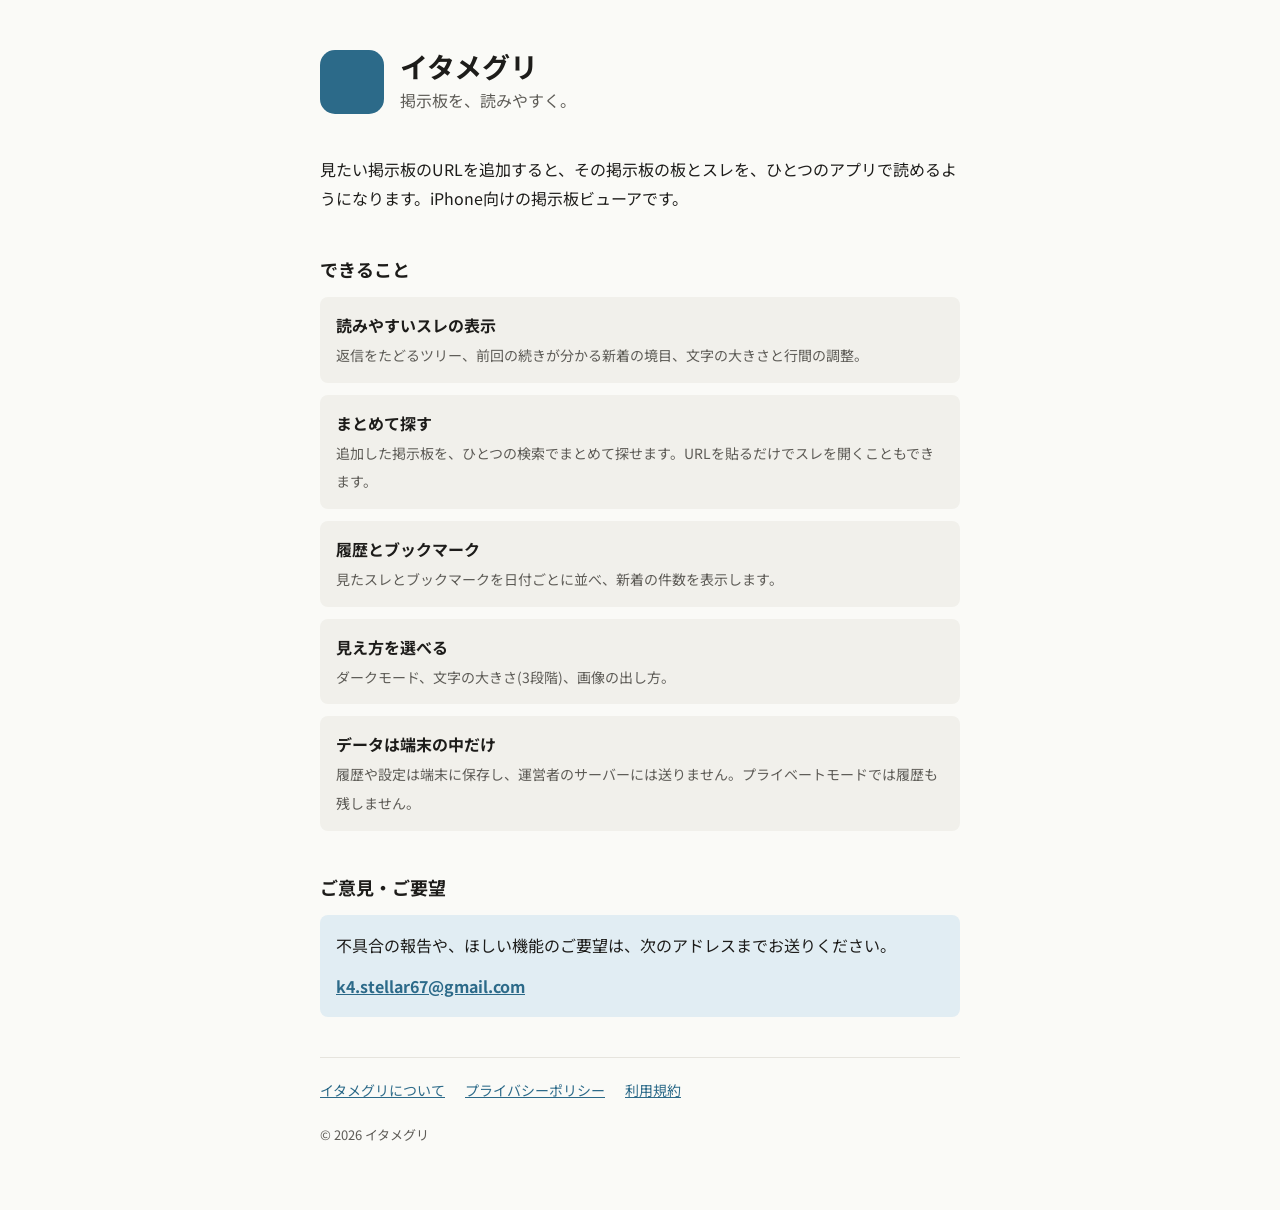
==== index.html @ 5a642f05 "紹介ページ、プライバシーポリシー、利用規約を置く" ====
<!doctype html>
<html lang="ja">
<head>
<meta charset="utf-8">
<meta name="viewport" content="width=device-width, initial-scale=1, viewport-fit=cover">
<title>イタメグリ</title>
<meta name="description" content="掲示板を、読みやすく。見たい掲示板のURLを追加して、板とスレをひとつのアプリで読める掲示板ビューアです。">
<link rel="stylesheet" href="https://fonts.googleapis.com/css2?family=Noto+Sans+JP:wght@400;700&display=swap">
<link rel="stylesheet" href="style.css">
</head>
<body>
<div class="wrap">
<header>
  <div class="icon" aria-hidden="true"></div>
  <div>
    <h1>イタメグリ</h1>
    <p class="tagline">掲示板を、読みやすく。</p>
  </div>
</header>

<p>見たい掲示板のURLを追加すると、その掲示板の板とスレを、ひとつのアプリで読めるようになります。iPhone向けの掲示板ビューアです。</p>

<h2>できること</h2>
<ul class="features">
  <li><b>読みやすいスレの表示</b><span>返信をたどるツリー、前回の続きが分かる新着の境目、文字の大きさと行間の調整。</span></li>
  <li><b>まとめて探す</b><span>追加した掲示板を、ひとつの検索でまとめて探せます。URLを貼るだけでスレを開くこともできます。</span></li>
  <li><b>履歴とブックマーク</b><span>見たスレとブックマークを日付ごとに並べ、新着の件数を表示します。</span></li>
  <li><b>見え方を選べる</b><span>ダークモード、文字の大きさ(3段階)、画像の出し方。</span></li>
  <li><b>データは端末の中だけ</b><span>履歴や設定は端末に保存し、運営者のサーバーには送りません。プライベートモードでは履歴も残しません。</span></li>
</ul>

<h2>ご意見・ご要望</h2>
<div class="contact">
  <p>不具合の報告や、ほしい機能のご要望は、次のアドレスまでお送りください。</p>
  <a href="mailto:k4.stellar67@gmail.com?subject=%E3%82%A4%E3%82%BF%E3%83%A1%E3%82%B0%E3%83%AA%20%E3%81%94%E6%84%8F%E8%A6%8B%E3%83%BB%E3%81%94%E8%A6%81%E6%9C%9B">k4.stellar67@gmail.com</a>
</div>
<nav class="links"><a href="./">イタメグリについて</a><a href="privacy.html">プライバシーポリシー</a><a href="terms.html">利用規約</a></nav>
<footer>© 2026 イタメグリ</footer>
</div>
</body>
</html>
---- style.css ----
/* イタメグリの紹介ページ。色はアプリ(src/shared/ui/theme/tokens.ts)と同じ */
:root {
  --bg: #FAFAF7; --surface: #F1F0EB; --line: #E6E4DE; --text: #1D1C1A; --muted: #5E5C57; --accent: #2C6A89; --accent-soft: #E1EDF3;
  --font: "Noto Sans JP", "Hiragino Sans", "Hiragino Kaku Gothic ProN", system-ui, sans-serif;
  color-scheme: light;
}
@media (prefers-color-scheme: dark) {
  :root { --bg: #161615; --surface: #1C1C1B; --line: #2C2B29; --text: #E9E7E2; --muted: #A09E98; --accent: #86BFDB; --accent-soft: #1F3440; color-scheme: dark; }
}
* { box-sizing: border-box; }
body { margin: 0; background: var(--bg); color: var(--text); font-family: var(--font); font-size: 16px; line-height: 1.8; -webkit-font-smoothing: antialiased; }
.wrap { max-width: 680px; margin: 0 auto; padding: 48px max(20px, env(safe-area-inset-right)) 64px max(20px, env(safe-area-inset-left)); }
header { display: flex; align-items: center; gap: 16px; margin-bottom: 40px; }
.icon { width: 64px; height: 64px; border-radius: 15px; background: var(--accent); flex: none; }
h1 { font-size: 28px; line-height: 1.3; margin: 0; }
.tagline { color: var(--muted); margin: 2px 0 0; }
h2 { font-size: 18px; margin: 40px 0 12px; }
p { margin: 0 0 12px; }
ul.features { list-style: none; padding: 0; margin: 0; display: grid; gap: 12px; }
ul.features li { background: var(--surface); border-radius: 8px; padding: 14px 16px; }
ul.features b { display: block; }
ul.features span { color: var(--muted); font-size: 14px; }
a { color: var(--accent); }
.contact { background: var(--accent-soft); border-radius: 8px; padding: 16px; }
.contact a { font-weight: 700; word-break: break-all; }
nav.links { display: flex; flex-wrap: wrap; gap: 8px 20px; margin-top: 40px; padding-top: 20px; border-top: 1px solid var(--line); font-size: 14px; }
footer { color: var(--muted); font-size: 13px; margin-top: 20px; }
.legal { white-space: pre-wrap; font-size: 15px; }
.back { font-size: 14px; }
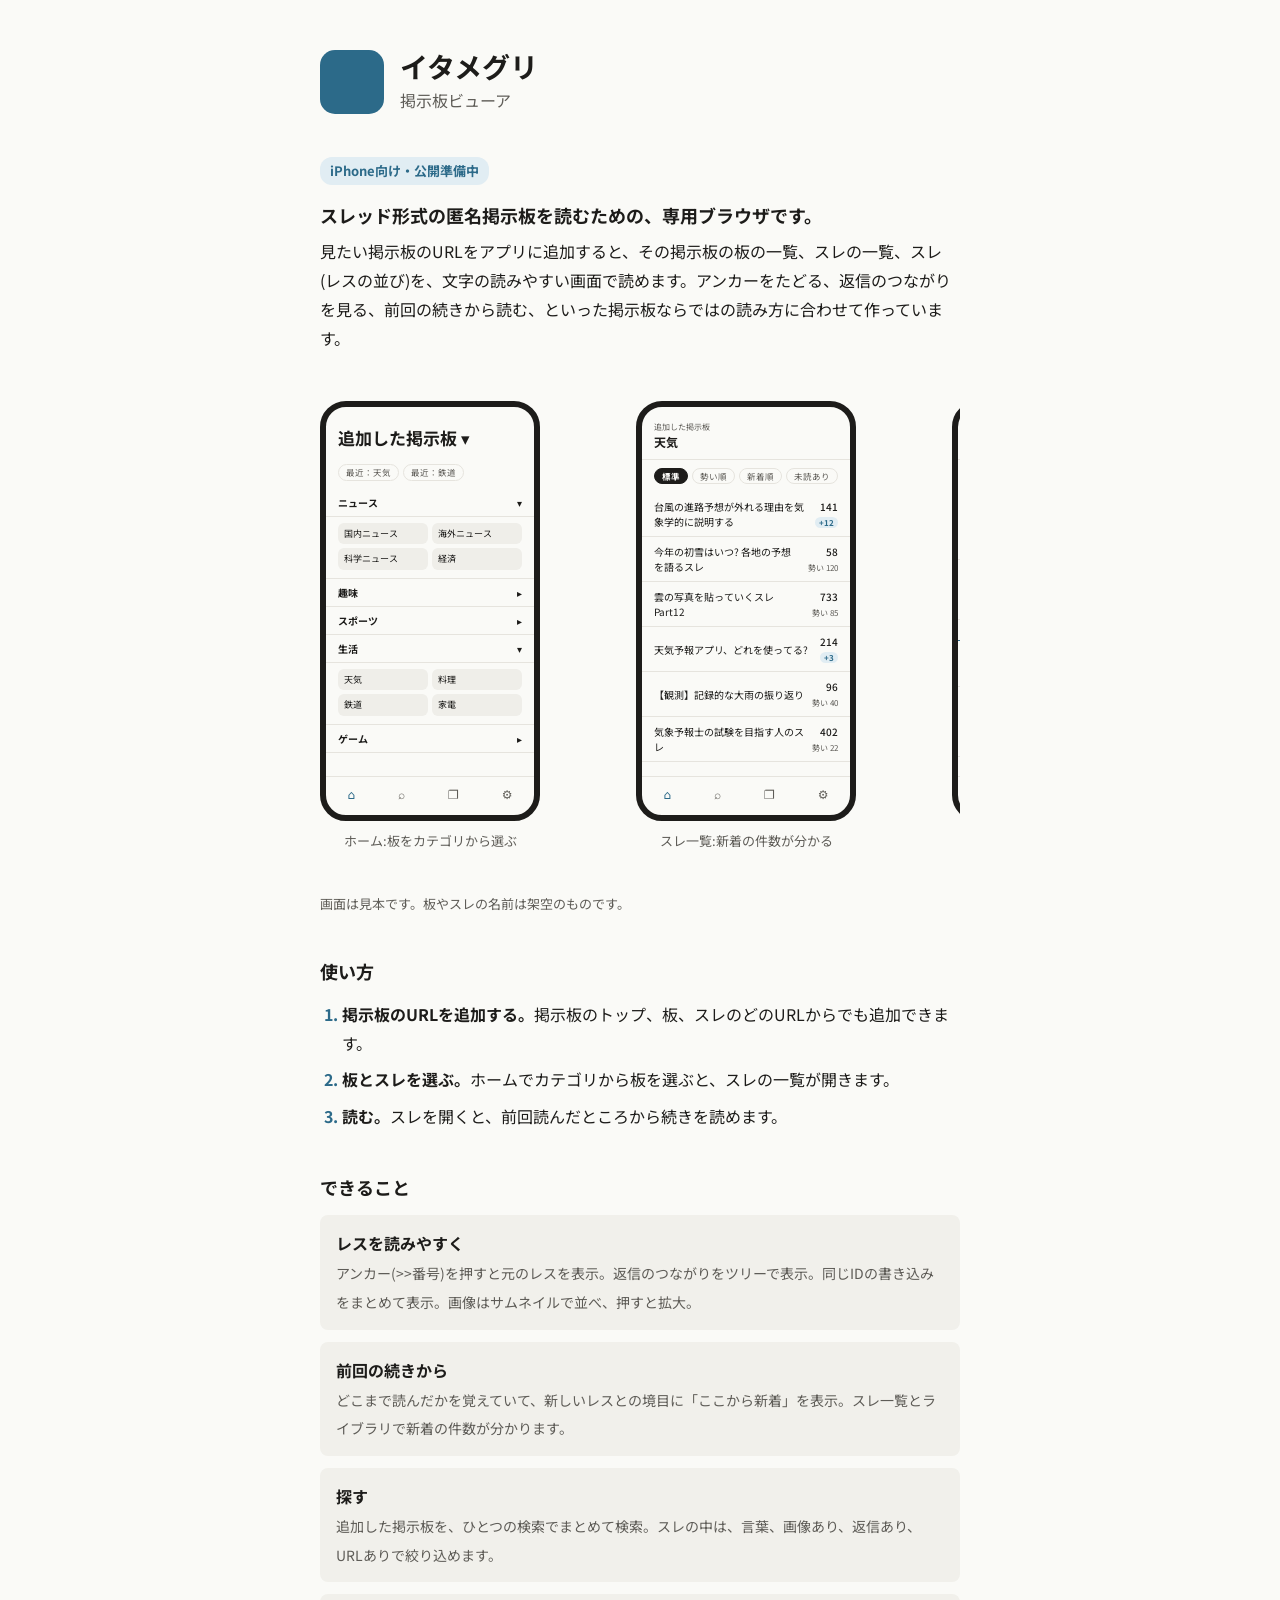
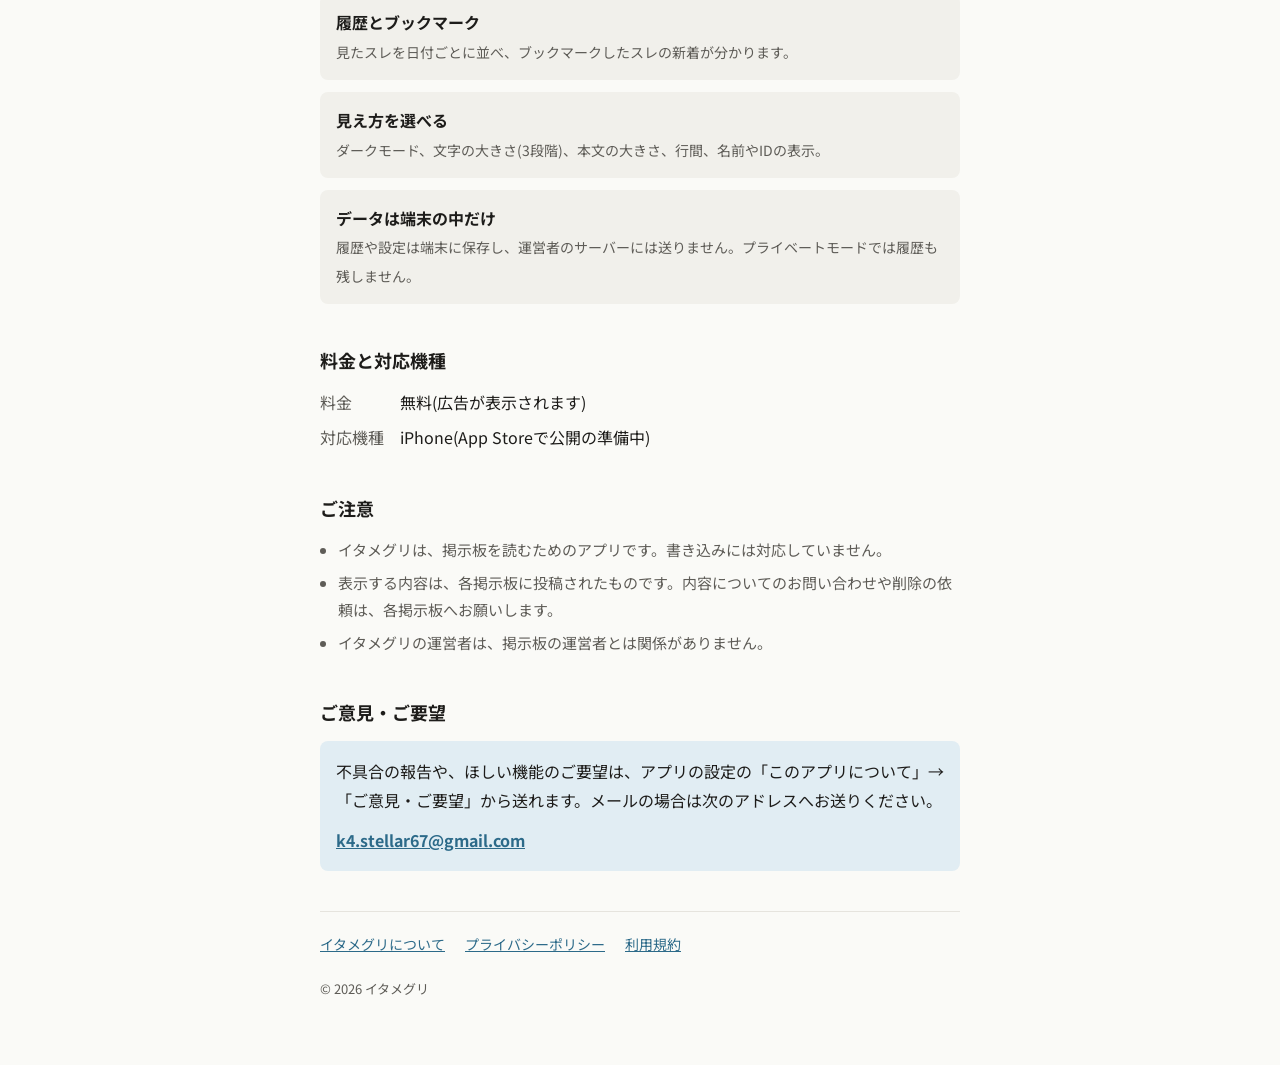
==== commit 931ecfa1: "紹介ページを、何のアプリか分かるように書き直す" ====
--- a/index.html
+++ b/index.html
@@ -4,8 +4,8 @@
 <meta charset="utf-8">
 <meta name="viewport" content="width=device-width, initial-scale=1, viewport-fit=cover">
 <title>イタメグリ</title>
-<meta name="description" content="掲示板を、読みやすく。見たい掲示板のURLを追加して、板とスレをひとつのアプリで読める掲示板ビューアです。">
-<link rel="stylesheet" href="https://fonts.googleapis.com/css2?family=Noto+Sans+JP:wght@400;700&display=swap">
+<meta name="description" content="スレッド形式の匿名掲示板を読むための、iPhone向けの専用ブラウザ。掲示板のURLを追加すると、板の一覧、スレの一覧、スレを読みやすい画面で読めます。">
+<link rel="stylesheet" href="https://fonts.googleapis.com/css2?family=Noto+Sans+JP:wght@400;500;700&display=swap">
 <link rel="stylesheet" href="style.css">
 </head>
 <body>
@@ -14,24 +14,101 @@
   <div class="icon" aria-hidden="true"></div>
   <div>
     <h1>イタメグリ</h1>
-    <p class="tagline">掲示板を、読みやすく。</p>
+    <p class="tagline">掲示板ビューア</p>
   </div>
 </header>
 
-<p>見たい掲示板のURLを追加すると、その掲示板の板とスレを、ひとつのアプリで読めるようになります。iPhone向けの掲示板ビューアです。</p>
+<span class="badge">iPhone向け・公開準備中</span>
+<p class="lead">スレッド形式の匿名掲示板を読むための、専用ブラウザです。</p>
+<p>見たい掲示板のURLをアプリに追加すると、その掲示板の板の一覧、スレの一覧、スレ(レスの並び)を、文字の読みやすい画面で読めます。アンカーをたどる、返信のつながりを見る、前回の続きから読む、といった掲示板ならではの読み方に合わせて作っています。</p>
+
+<!-- 画面の見本。アプリの画面をHTMLで描いたもの。板とスレの名前は架空 -->
+<div class="shots" aria-label="画面の見本">
+  <figure class="shot">
+    <div class="phone" aria-hidden="true">
+      <div class="big">追加した掲示板 ▾</div>
+      <div class="chips"><span class="chip">最近：天気</span><span class="chip">最近：鉄道</span></div>
+      <div class="body">
+        <div class="cat"><b>ニュース</b><span>▾</span></div>
+        <div class="boards"><span>国内ニュース</span><span>海外ニュース</span><span>科学ニュース</span><span>経済</span></div>
+        <div class="cat"><b>趣味</b><span>▸</span></div>
+        <div class="cat"><b>スポーツ</b><span>▸</span></div>
+        <div class="cat"><b>生活</b><span>▾</span></div>
+        <div class="boards"><span>天気</span><span>料理</span><span>鉄道</span><span>家電</span></div>
+        <div class="cat"><b>ゲーム</b><span>▸</span></div>
+      </div>
+      <div class="tabs"><span class="on">⌂</span><span>⌕</span><span>❐</span><span>⚙</span></div>
+    </div>
+    <figcaption>ホーム:板をカテゴリから選ぶ</figcaption>
+  </figure>
+
+  <figure class="shot">
+    <div class="phone" aria-hidden="true">
+      <div class="bar"><div class="sm">追加した掲示板</div><div class="lg">天気</div></div>
+      <div class="chips"><span class="chip on">標準</span><span class="chip">勢い順</span><span class="chip">新着順</span><span class="chip">未読あり</span></div>
+      <div class="body">
+        <div class="row"><div class="t">台風の進路予想が外れる理由を気象学的に説明する</div><div class="n"><b>141</b><span class="new">+12</span></div></div>
+        <div class="row"><div class="t">今年の初雪はいつ? 各地の予想を語るスレ</div><div class="n"><b>58</b><i>勢い 120</i></div></div>
+        <div class="row"><div class="t">雲の写真を貼っていくスレ Part12</div><div class="n"><b>733</b><i>勢い 85</i></div></div>
+        <div class="row"><div class="t">天気予報アプリ、どれを使ってる?</div><div class="n"><b>214</b><span class="new">+3</span></div></div>
+        <div class="row"><div class="t">【観測】記録的な大雨の振り返り</div><div class="n"><b>96</b><i>勢い 40</i></div></div>
+        <div class="row"><div class="t">気象予報士の試験を目指す人のスレ</div><div class="n"><b>402</b><i>勢い 22</i></div></div>
+      </div>
+      <div class="tabs"><span class="on">⌂</span><span>⌕</span><span>❐</span><span>⚙</span></div>
+    </div>
+    <figcaption>スレ一覧:新着の件数が分かる</figcaption>
+  </figure>
+
+  <figure class="shot">
+    <div class="phone" aria-hidden="true">
+      <div class="bar"><div class="sm">天気・141レス</div><div class="lg">台風の進路予想が外れる理由を気象学的に説明する</div></div>
+      <div class="body">
+        <div class="post"><div class="meta"><span class="no">2</span><span>名無しさん</span><span class="id">ID:sax9SeZf</span></div><div class="quote"><span class="a">&gt;&gt;1</span> 台風の進路予想は、数日先になるほど…</div>予報円が大きいのは外れてるんじゃなくて「この中のどこか」って意味なんだよな</div>
+        <div class="post"><div class="meta"><span class="no">3</span><span>名無しさん</span><span class="id">ID:k2PqZ0aa</span></div>去年の台風はほぼ予報どおりだった気がする。<span class="anchor">&gt;&gt;2</span> の言うとおり</div>
+        <div class="boundary">ここから新着 12件</div>
+        <div class="post"><div class="meta"><span class="no">130</span><span>名無しさん</span><span class="id">ID:Qm4xTe1c</span></div>今朝の衛星画像。目がはっきりしてる</div>
+        <div class="post"><div class="meta"><span class="no">131</span><span>名無しさん</span><span class="id">ID:sax9SeZf</span></div><div class="quote"><span class="a">&gt;&gt;130</span> 今朝の衛星画像。目が…</div>これは発達するやつ</div>
+      </div>
+      <div class="actions"><span>↓</span><span>↻</span><span>⌕</span><span>⋯</span></div>
+    </div>
+    <figcaption>スレ:前回の続きから読める</figcaption>
+  </figure>
+</div>
+<p class="muted" style="font-size:13px">画面は見本です。板やスレの名前は架空のものです。</p>
+
+<h2>使い方</h2>
+<ol class="steps">
+  <li><b>掲示板のURLを追加する。</b>掲示板のトップ、板、スレのどのURLからでも追加できます。</li>
+  <li><b>板とスレを選ぶ。</b>ホームでカテゴリから板を選ぶと、スレの一覧が開きます。</li>
+  <li><b>読む。</b>スレを開くと、前回読んだところから続きを読めます。</li>
+</ol>
 
 <h2>できること</h2>
 <ul class="features">
-  <li><b>読みやすいスレの表示</b><span>返信をたどるツリー、前回の続きが分かる新着の境目、文字の大きさと行間の調整。</span></li>
-  <li><b>まとめて探す</b><span>追加した掲示板を、ひとつの検索でまとめて探せます。URLを貼るだけでスレを開くこともできます。</span></li>
-  <li><b>履歴とブックマーク</b><span>見たスレとブックマークを日付ごとに並べ、新着の件数を表示します。</span></li>
-  <li><b>見え方を選べる</b><span>ダークモード、文字の大きさ(3段階)、画像の出し方。</span></li>
+  <li><b>レスを読みやすく</b><span>アンカー(&gt;&gt;番号)を押すと元のレスを表示。返信のつながりをツリーで表示。同じIDの書き込みをまとめて表示。画像はサムネイルで並べ、押すと拡大。</span></li>
+  <li><b>前回の続きから</b><span>どこまで読んだかを覚えていて、新しいレスとの境目に「ここから新着」を表示。スレ一覧とライブラリで新着の件数が分かります。</span></li>
+  <li><b>探す</b><span>追加した掲示板を、ひとつの検索でまとめて検索。スレの中は、言葉、画像あり、返信あり、URLありで絞り込めます。</span></li>
+  <li><b>履歴とブックマーク</b><span>見たスレを日付ごとに並べ、ブックマークしたスレの新着が分かります。</span></li>
+  <li><b>見え方を選べる</b><span>ダークモード、文字の大きさ(3段階)、本文の大きさ、行間、名前やIDの表示。</span></li>
   <li><b>データは端末の中だけ</b><span>履歴や設定は端末に保存し、運営者のサーバーには送りません。プライベートモードでは履歴も残しません。</span></li>
+</ul>
+
+<h2>料金と対応機種</h2>
+<dl class="facts">
+  <dt>料金</dt><dd>無料(広告が表示されます)</dd>
+  <dt>対応機種</dt><dd>iPhone(App Storeで公開の準備中)</dd>
+</dl>
+
+<h2>ご注意</h2>
+<ul class="notes">
+  <li>イタメグリは、掲示板を読むためのアプリです。書き込みには対応していません。</li>
+  <li>表示する内容は、各掲示板に投稿されたものです。内容についてのお問い合わせや削除の依頼は、各掲示板へお願いします。</li>
+  <li>イタメグリの運営者は、掲示板の運営者とは関係がありません。</li>
 </ul>
 
 <h2>ご意見・ご要望</h2>
 <div class="contact">
-  <p>不具合の報告や、ほしい機能のご要望は、次のアドレスまでお送りください。</p>
+  <p>不具合の報告や、ほしい機能のご要望は、アプリの設定の「このアプリについて」→「ご意見・ご要望」から送れます。メールの場合は次のアドレスへお送りください。</p>
   <a href="mailto:k4.stellar67@gmail.com?subject=%E3%82%A4%E3%82%BF%E3%83%A1%E3%82%B0%E3%83%AA%20%E3%81%94%E6%84%8F%E8%A6%8B%E3%83%BB%E3%81%94%E8%A6%81%E6%9C%9B">k4.stellar67@gmail.com</a>
 </div>
 <nav class="links"><a href="./">イタメグリについて</a><a href="privacy.html">プライバシーポリシー</a><a href="terms.html">利用規約</a></nav>
--- a/style.css
+++ b/style.css
@@ -27,3 +27,52 @@
 footer { color: var(--muted); font-size: 13px; margin-top: 20px; }
 .legal { white-space: pre-wrap; font-size: 15px; }
 .back { font-size: 14px; }
+
+/* 2026-11-15:どんなアプリか分かるように、画面の見本、使い方、機能、料金を足した */
+.lead { font-size: 18px; font-weight: 700; line-height: 1.6; margin: 0 0 8px; text-wrap: balance; }
+.badge { display: inline-block; font-size: 13px; font-weight: 700; color: var(--accent); background: var(--accent-soft); border-radius: 12px; padding: 2px 10px; margin-bottom: 16px; }
+.muted { color: var(--muted); }
+
+/* 画面の見本。アプリの見た目をHTMLで描いたもの(中身は架空の板とスレ) */
+.shots { display: flex; gap: 16px; overflow-x: auto; padding: 8px 2px 16px; margin: 24px 0 8px; scroll-snap-type: x mandatory; }
+.shot { flex: none; width: 220px; scroll-snap-align: start; }
+.shot figcaption { font-size: 13px; color: var(--muted); text-align: center; margin-top: 8px; }
+.phone { --p-bg: #FAFAF7; --p-text: #1D1C1A; --p-muted: #5E5C57; --p-line: #E6E4DE; --p-accent: #2C6A89; --p-soft: #E1EDF3; --p-quote: #EFEEE9;
+  height: 420px; border-radius: 26px; border: 6px solid #1D1C1A; background: var(--p-bg); color: var(--p-text); overflow: hidden; display: flex; flex-direction: column; font-size: 10px; line-height: 1.5; }
+.phone .bar { padding: 14px 12px 8px; border-bottom: 1px solid var(--p-line); }
+.phone .bar .sm { color: var(--p-muted); font-size: 8px; }
+.phone .bar .lg { font-weight: 700; font-size: 12px; white-space: nowrap; overflow: hidden; text-overflow: ellipsis; }
+.phone .big { font-size: 17px; font-weight: 700; padding: 18px 12px 6px; }
+.phone .body { flex: 1; overflow: hidden; }
+.phone .tabs { display: flex; justify-content: space-around; border-top: 1px solid var(--p-line); padding: 8px 0 12px; color: var(--p-muted); font-size: 12px; }
+.phone .tabs .on { color: var(--p-accent); }
+.phone .chips { display: flex; gap: 4px; padding: 8px 12px; flex-wrap: wrap; }
+.phone .chip { border: 1px solid var(--p-line); border-radius: 10px; padding: 1px 7px; font-size: 8.5px; color: var(--p-muted); }
+.phone .chip.on { background: var(--p-text); color: var(--p-bg); border-color: var(--p-text); font-weight: 700; }
+.phone .cat { padding: 6px 12px; border-bottom: 1px solid var(--p-line); display: flex; justify-content: space-between; }
+.phone .cat b { font-weight: 700; }
+.phone .boards { display: grid; grid-template-columns: 1fr 1fr; gap: 4px; padding: 6px 12px 8px; border-bottom: 1px solid var(--p-line); }
+.phone .boards span { background: var(--p-quote); border-radius: 6px; padding: 4px 6px; font-size: 9px; }
+.phone .row { display: flex; gap: 8px; align-items: center; padding: 7px 12px; border-bottom: 1px solid var(--p-line); }
+.phone .row .t { flex: 1; min-width: 0; display: -webkit-box; -webkit-line-clamp: 2; -webkit-box-orient: vertical; overflow: hidden; }
+.phone .row .n { text-align: right; flex: none; }
+.phone .row .n b { display: block; font-weight: 500; }
+.phone .row .n i { font-style: normal; font-size: 8px; color: var(--p-muted); }
+.phone .row .n .new { font-style: normal; font-size: 8px; font-weight: 700; color: var(--p-accent); background: var(--p-soft); border-radius: 6px; padding: 0 4px; }
+.phone .post { padding: 8px 12px; border-bottom: 1px solid var(--p-line); }
+.phone .meta { color: var(--p-muted); font-size: 8px; display: flex; gap: 6px; }
+.phone .meta .no { color: var(--p-accent); font-weight: 700; font-size: 9px; }
+.phone .meta .id { margin-left: auto; }
+.phone .quote { background: var(--p-quote); border-radius: 4px; padding: 2px 6px; margin: 4px 0; font-size: 8.5px; color: var(--p-muted); white-space: nowrap; overflow: hidden; text-overflow: ellipsis; }
+.phone .quote .a, .phone .anchor { color: var(--p-accent); }
+.phone .boundary { text-align: center; color: var(--p-accent); font-size: 8px; font-weight: 700; padding: 4px 0; border-bottom: 1px solid var(--p-accent); }
+.phone .actions { display: flex; justify-content: space-around; border-top: 1px solid var(--p-line); padding: 8px 0 12px; color: var(--p-text); font-size: 12px; }
+
+ol.steps { padding-left: 1.4em; margin: 0; }
+ol.steps li { margin-bottom: 8px; }
+ol.steps li::marker { color: var(--accent); font-weight: 700; }
+dl.facts { display: grid; grid-template-columns: max-content 1fr; gap: 6px 16px; margin: 0; }
+dl.facts dt { color: var(--muted); }
+dl.facts dd { margin: 0; }
+.notes { padding-left: 1.2em; margin: 0; color: var(--muted); font-size: 15px; }
+.notes li { margin-bottom: 6px; }
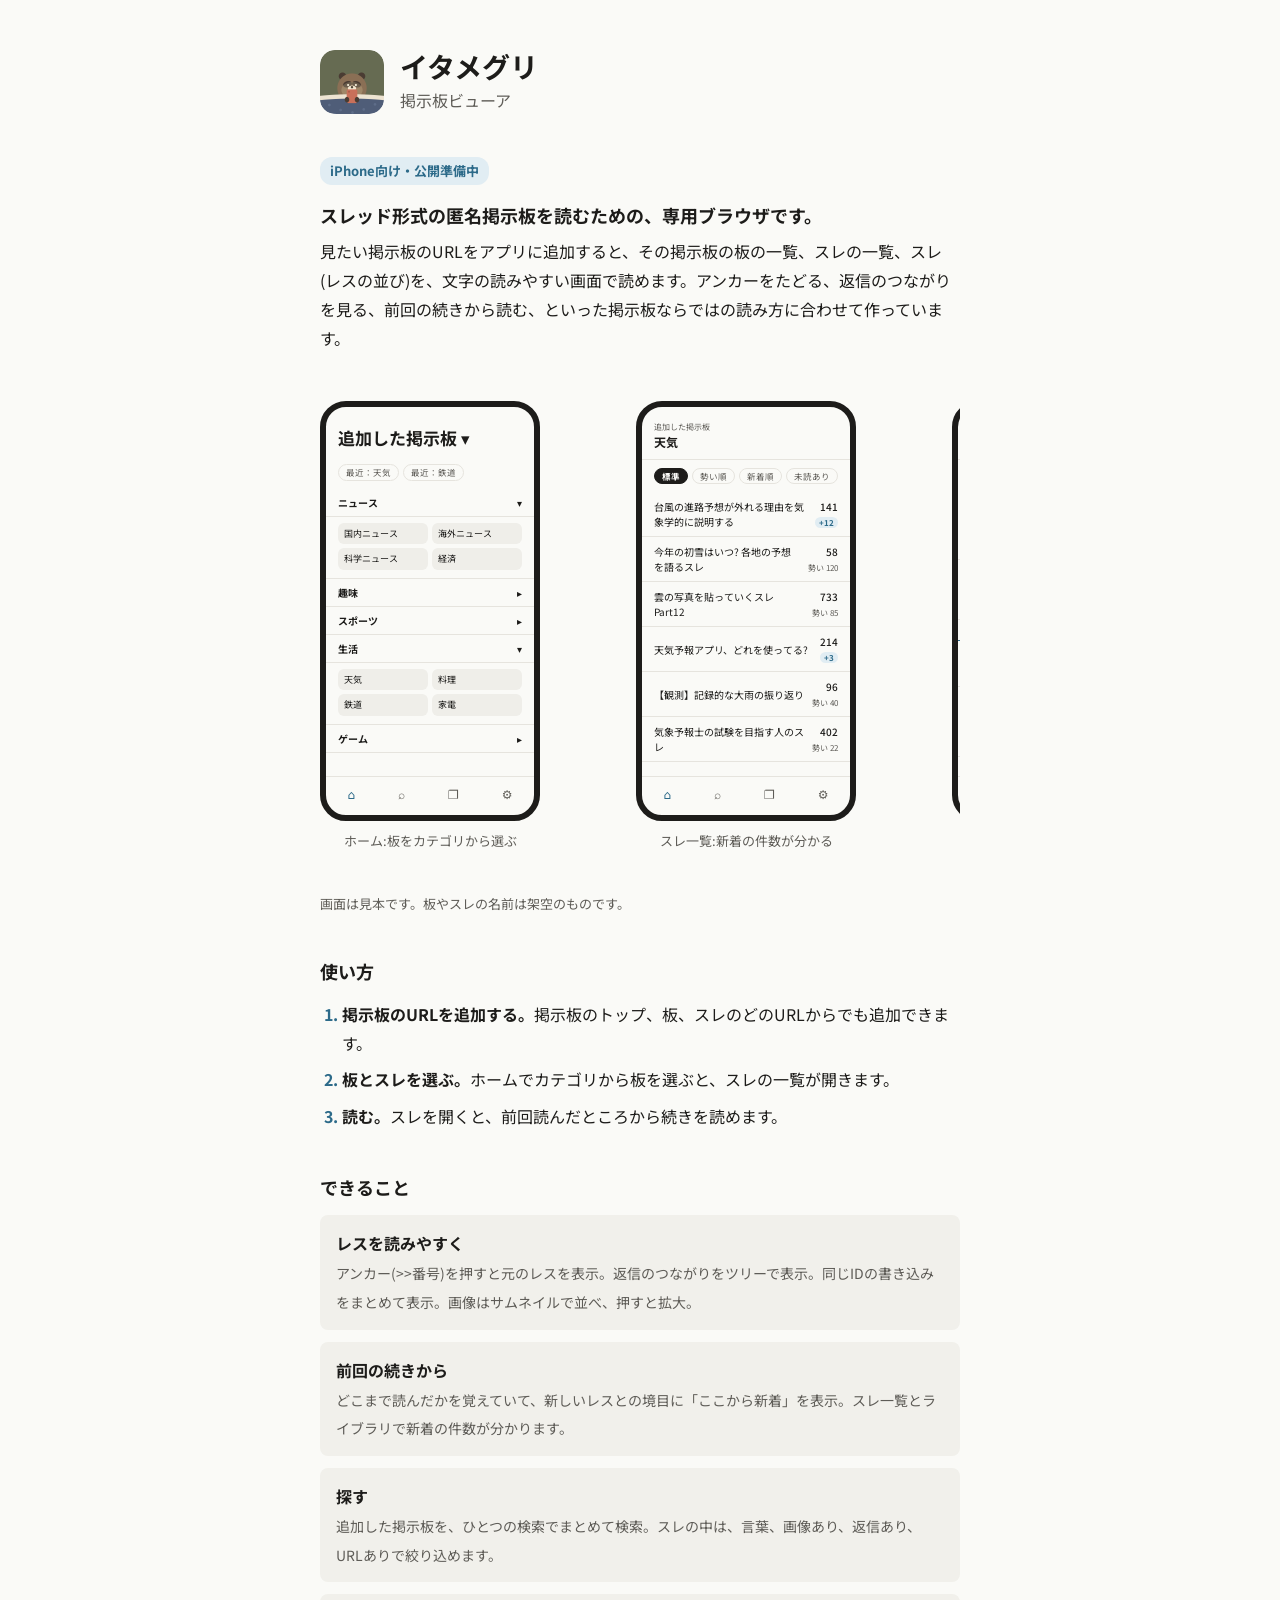
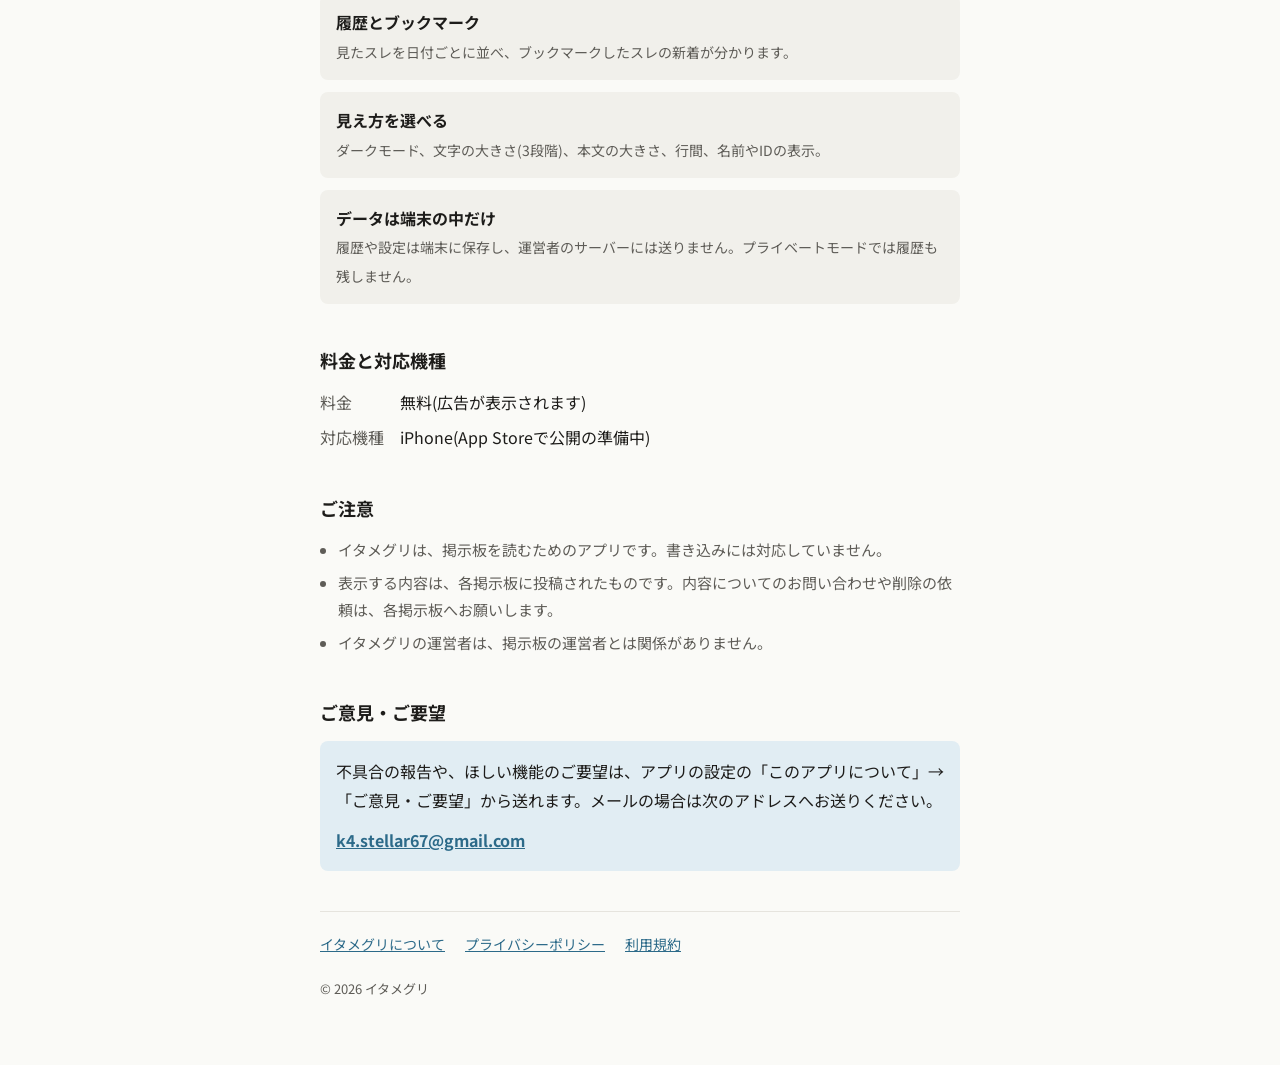
==== commit 01d77cef: "アイコンを足し、プライバシーポリシーと利用規約の制定日を2026年11月16日にする Co-Authored-By: Claude Opus 5.5 <noreply@anthropic.com>" ====
--- a/index.html
+++ b/index.html
@@ -7,11 +7,13 @@
 <meta name="description" content="スレッド形式の匿名掲示板を読むための、iPhone向けの専用ブラウザ。掲示板のURLを追加すると、板の一覧、スレの一覧、スレを読みやすい画面で読めます。">
 <link rel="stylesheet" href="https://fonts.googleapis.com/css2?family=Noto+Sans+JP:wght@400;500;700&display=swap">
 <link rel="stylesheet" href="style.css">
+<link rel="icon" href="icon.png">
+<link rel="apple-touch-icon" href="icon.png">
 </head>
 <body>
 <div class="wrap">
 <header>
-  <div class="icon" aria-hidden="true"></div>
+  <img class="icon" src="icon.png" alt="" width="64" height="64">
   <div>
     <h1>イタメグリ</h1>
     <p class="tagline">掲示板ビューア</p>
--- a/style.css
+++ b/style.css
@@ -11,7 +11,7 @@
 body { margin: 0; background: var(--bg); color: var(--text); font-family: var(--font); font-size: 16px; line-height: 1.8; -webkit-font-smoothing: antialiased; }
 .wrap { max-width: 680px; margin: 0 auto; padding: 48px max(20px, env(safe-area-inset-right)) 64px max(20px, env(safe-area-inset-left)); }
 header { display: flex; align-items: center; gap: 16px; margin-bottom: 40px; }
-.icon { width: 64px; height: 64px; border-radius: 15px; background: var(--accent); flex: none; }
+.icon { width: 64px; height: 64px; border-radius: 15px; flex: none; display: block; }
 h1 { font-size: 28px; line-height: 1.3; margin: 0; }
 .tagline { color: var(--muted); margin: 2px 0 0; }
 h2 { font-size: 18px; margin: 40px 0 12px; }
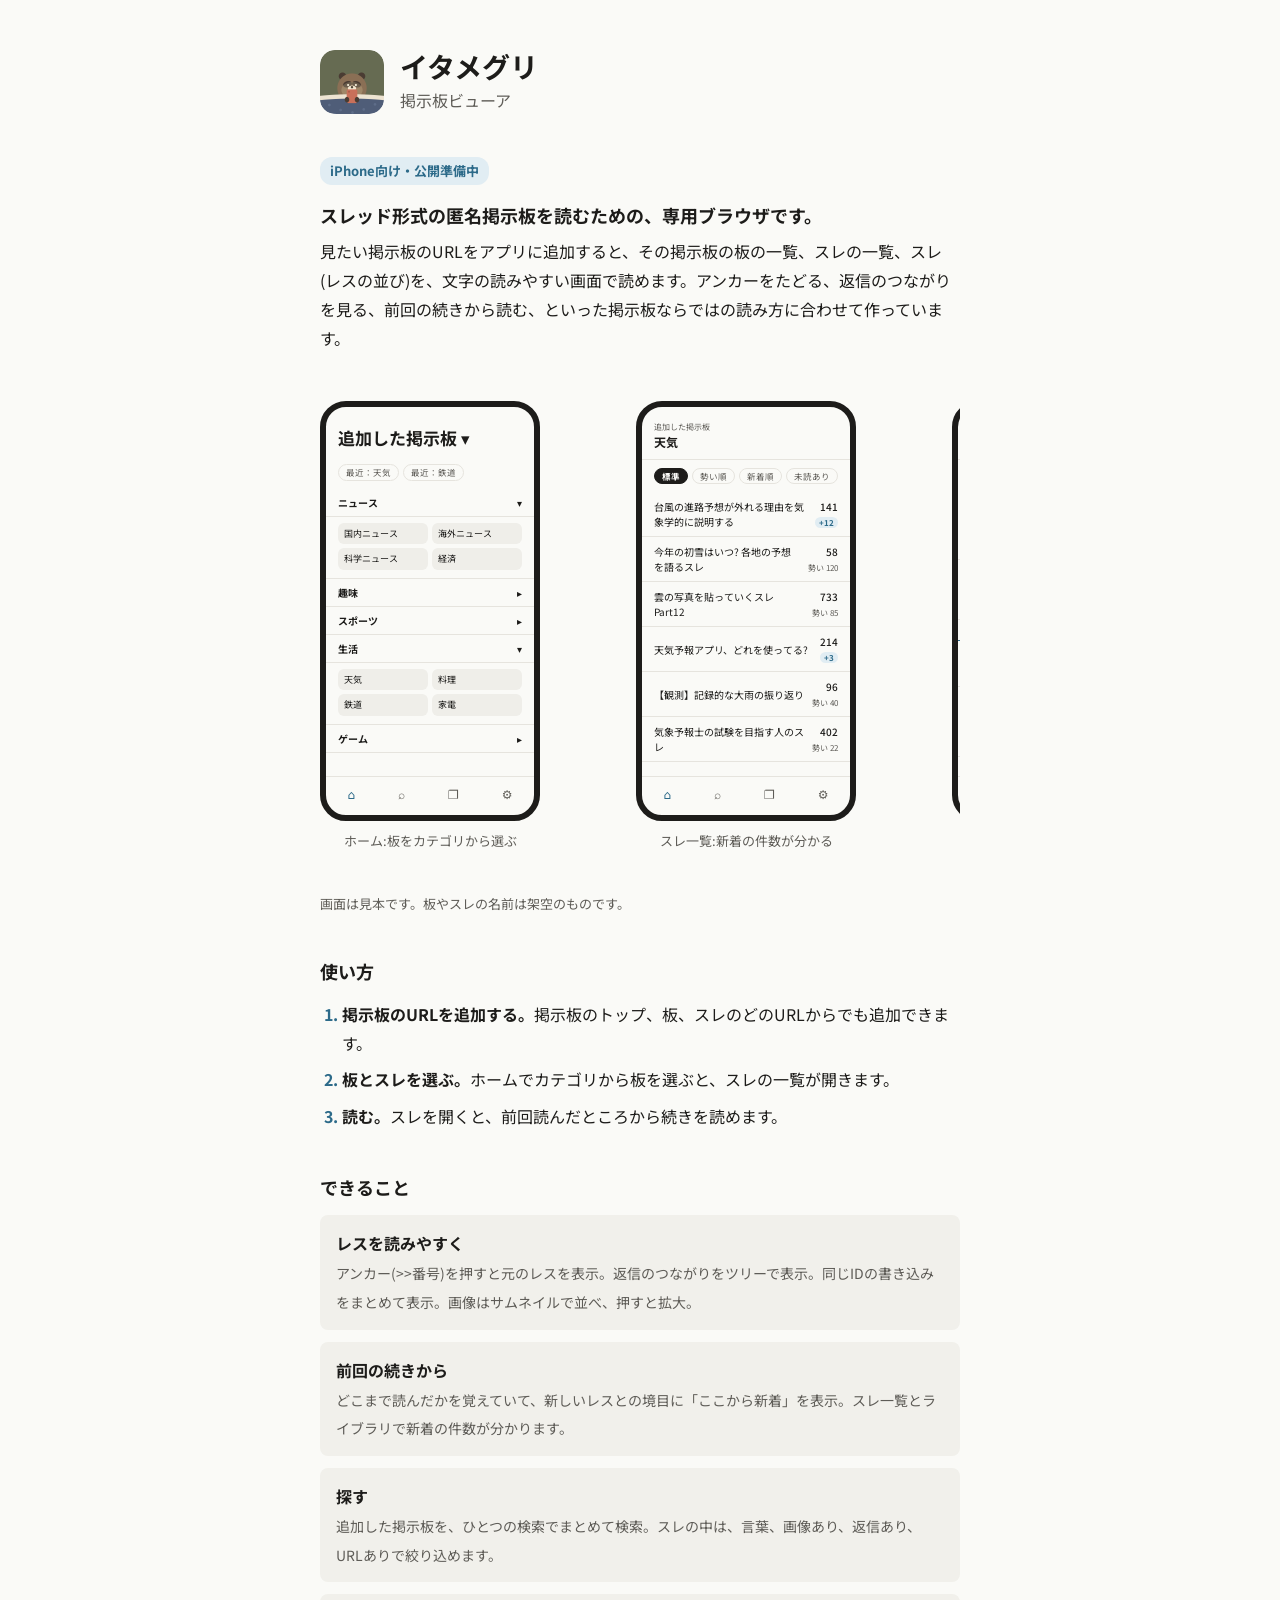
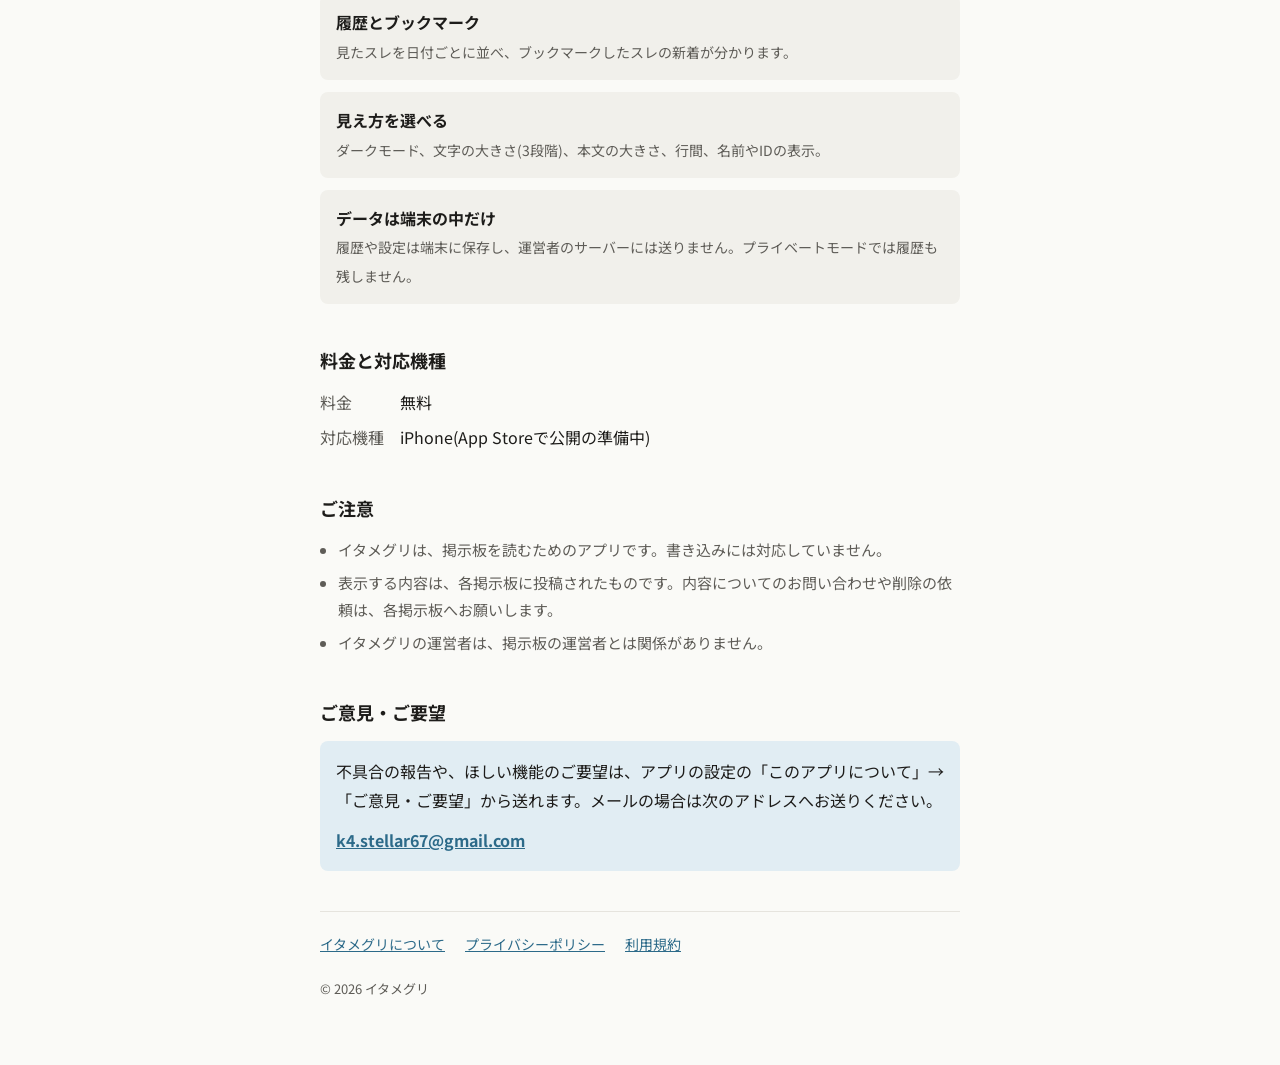
==== commit 70221197: "料金を「無料」だけにし、規約とポリシーの冒頭に残っていた移行時の文字を消す" ====
--- a/index.html
+++ b/index.html
@@ -97,7 +97,7 @@
 
 <h2>料金と対応機種</h2>
 <dl class="facts">
-  <dt>料金</dt><dd>無料(広告が表示されます)</dd>
+  <dt>料金</dt><dd>無料</dd>
   <dt>対応機種</dt><dd>iPhone(App Storeで公開の準備中)</dd>
 </dl>
 
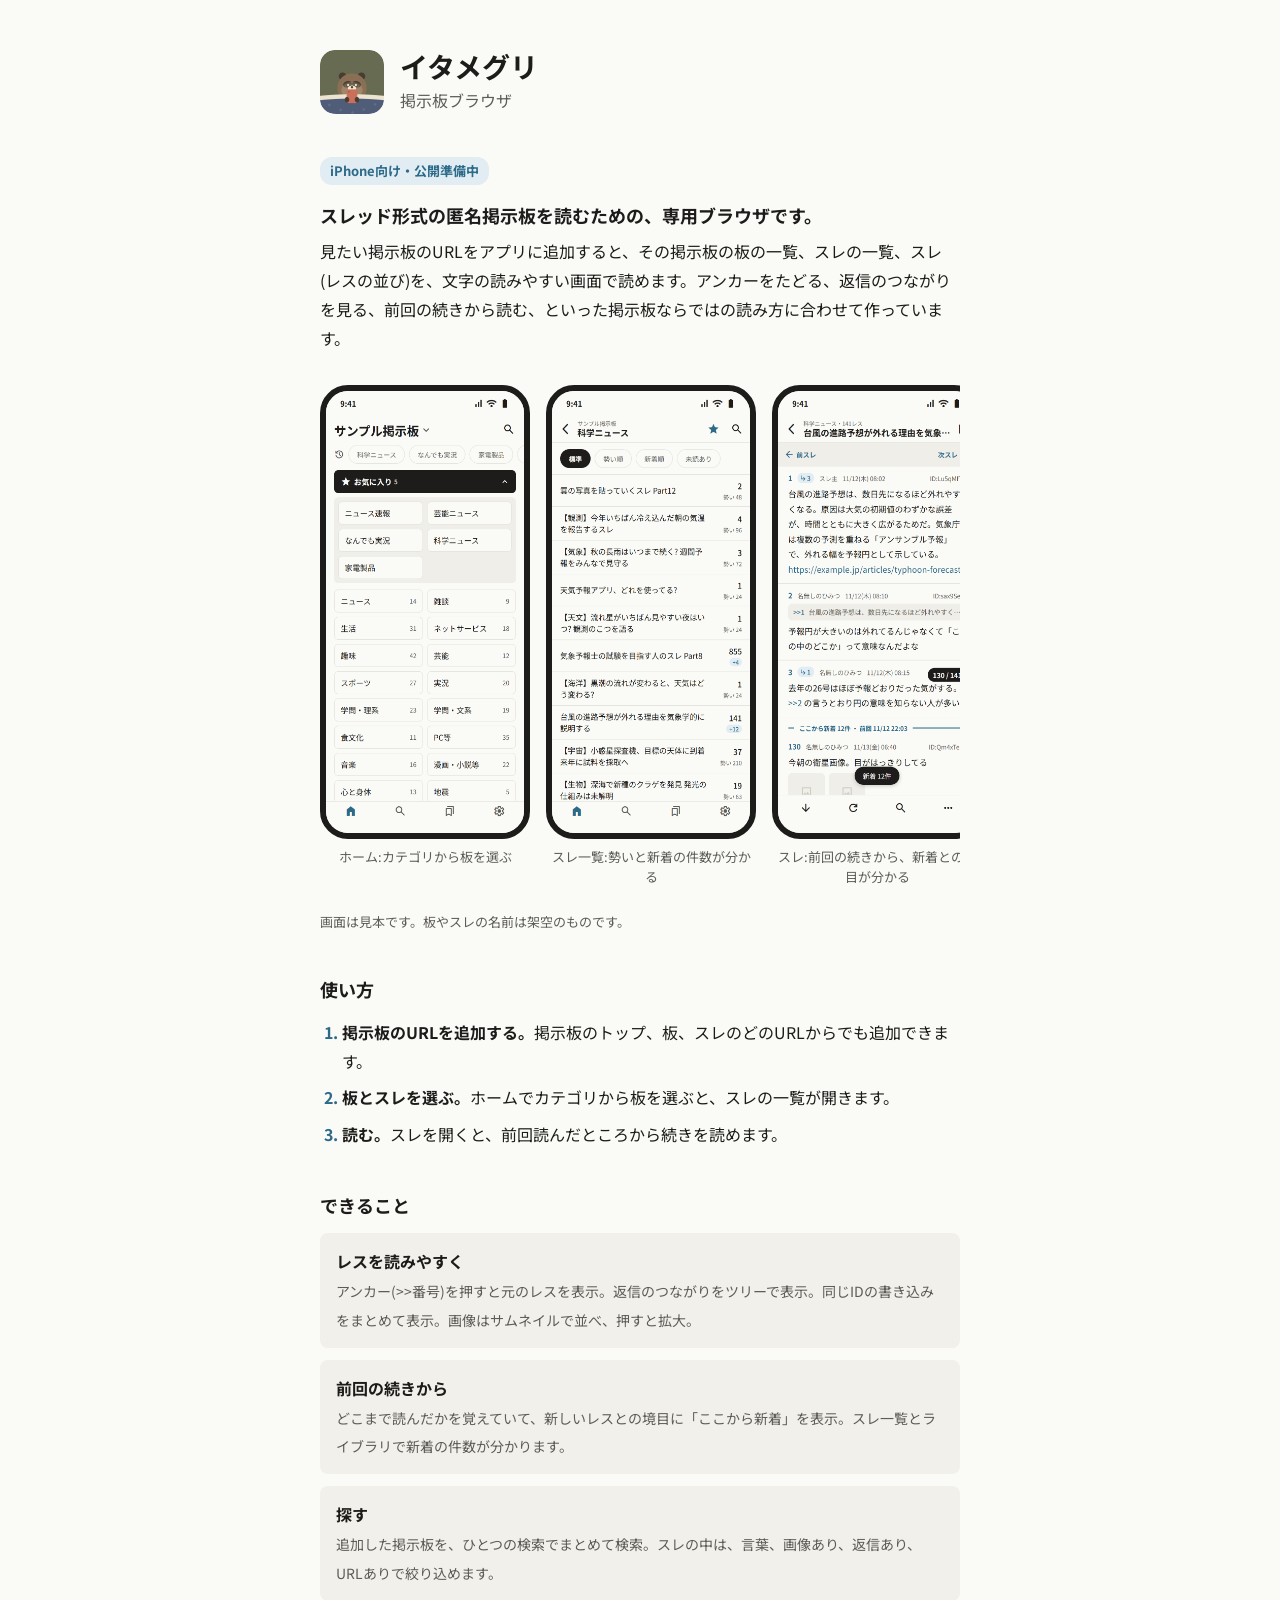
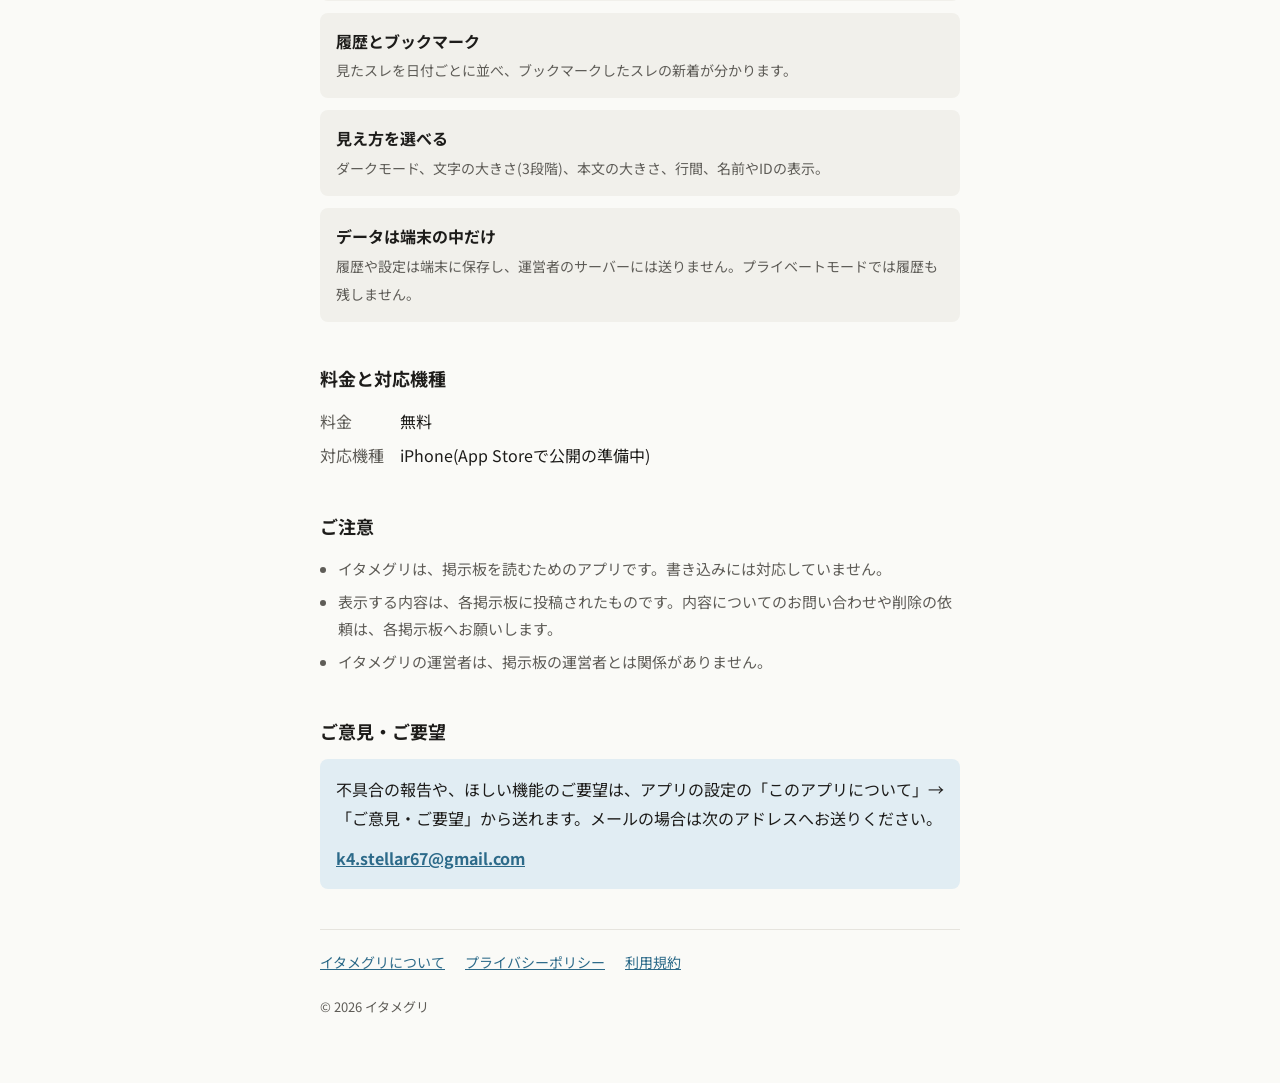
==== commit f734bb9b: "画面の見本を、アプリのモックから書き出した画像に替え、名前を「掲示板ブラウザ」にする" ====
--- a/index.html
+++ b/index.html
@@ -16,7 +16,7 @@
   <img class="icon" src="icon.png" alt="" width="64" height="64">
   <div>
     <h1>イタメグリ</h1>
-    <p class="tagline">掲示板ビューア</p>
+    <p class="tagline">掲示板ブラウザ</p>
   </div>
 </header>
 
@@ -24,56 +24,35 @@
 <p class="lead">スレッド形式の匿名掲示板を読むための、専用ブラウザです。</p>
 <p>見たい掲示板のURLをアプリに追加すると、その掲示板の板の一覧、スレの一覧、スレ(レスの並び)を、文字の読みやすい画面で読めます。アンカーをたどる、返信のつながりを見る、前回の続きから読む、といった掲示板ならではの読み方に合わせて作っています。</p>
 
-<!-- 画面の見本。アプリの画面をHTMLで描いたもの。板とスレの名前は架空 -->
+<!-- 画面の見本。画面のモックを画像にしたもの(scripts/render-site-shots.ts)。板とスレの名前は架空 -->
 <div class="shots" aria-label="画面の見本">
   <figure class="shot">
-    <div class="phone" aria-hidden="true">
-      <div class="big">追加した掲示板 ▾</div>
-      <div class="chips"><span class="chip">最近：天気</span><span class="chip">最近：鉄道</span></div>
-      <div class="body">
-        <div class="cat"><b>ニュース</b><span>▾</span></div>
-        <div class="boards"><span>国内ニュース</span><span>海外ニュース</span><span>科学ニュース</span><span>経済</span></div>
-        <div class="cat"><b>趣味</b><span>▸</span></div>
-        <div class="cat"><b>スポーツ</b><span>▸</span></div>
-        <div class="cat"><b>生活</b><span>▾</span></div>
-        <div class="boards"><span>天気</span><span>料理</span><span>鉄道</span><span>家電</span></div>
-        <div class="cat"><b>ゲーム</b><span>▸</span></div>
-      </div>
-      <div class="tabs"><span class="on">⌂</span><span>⌕</span><span>❐</span><span>⚙</span></div>
-    </div>
-    <figcaption>ホーム:板をカテゴリから選ぶ</figcaption>
+    <img src="shots/home.png" alt="ホーム:カテゴリから板を選ぶ" width="390" height="844" loading="lazy">
+    <figcaption>ホーム:カテゴリから板を選ぶ</figcaption>
   </figure>
-
   <figure class="shot">
-    <div class="phone" aria-hidden="true">
-      <div class="bar"><div class="sm">追加した掲示板</div><div class="lg">天気</div></div>
-      <div class="chips"><span class="chip on">標準</span><span class="chip">勢い順</span><span class="chip">新着順</span><span class="chip">未読あり</span></div>
-      <div class="body">
-        <div class="row"><div class="t">台風の進路予想が外れる理由を気象学的に説明する</div><div class="n"><b>141</b><span class="new">+12</span></div></div>
-        <div class="row"><div class="t">今年の初雪はいつ? 各地の予想を語るスレ</div><div class="n"><b>58</b><i>勢い 120</i></div></div>
-        <div class="row"><div class="t">雲の写真を貼っていくスレ Part12</div><div class="n"><b>733</b><i>勢い 85</i></div></div>
-        <div class="row"><div class="t">天気予報アプリ、どれを使ってる?</div><div class="n"><b>214</b><span class="new">+3</span></div></div>
-        <div class="row"><div class="t">【観測】記録的な大雨の振り返り</div><div class="n"><b>96</b><i>勢い 40</i></div></div>
-        <div class="row"><div class="t">気象予報士の試験を目指す人のスレ</div><div class="n"><b>402</b><i>勢い 22</i></div></div>
-      </div>
-      <div class="tabs"><span class="on">⌂</span><span>⌕</span><span>❐</span><span>⚙</span></div>
-    </div>
-    <figcaption>スレ一覧:新着の件数が分かる</figcaption>
+    <img src="shots/thread-list.png" alt="スレ一覧:勢いと新着の件数が分かる" width="390" height="844" loading="lazy">
+    <figcaption>スレ一覧:勢いと新着の件数が分かる</figcaption>
   </figure>
-
   <figure class="shot">
-    <div class="phone" aria-hidden="true">
-      <div class="bar"><div class="sm">天気・141レス</div><div class="lg">台風の進路予想が外れる理由を気象学的に説明する</div></div>
-      <div class="body">
-        <div class="post"><div class="meta"><span class="no">2</span><span>名無しさん</span><span class="id">ID:sax9SeZf</span></div><div class="quote"><span class="a">&gt;&gt;1</span> 台風の進路予想は、数日先になるほど…</div>予報円が大きいのは外れてるんじゃなくて「この中のどこか」って意味なんだよな</div>
-        <div class="post"><div class="meta"><span class="no">3</span><span>名無しさん</span><span class="id">ID:k2PqZ0aa</span></div>去年の台風はほぼ予報どおりだった気がする。<span class="anchor">&gt;&gt;2</span> の言うとおり</div>
-        <div class="boundary">ここから新着 12件</div>
-        <div class="post"><div class="meta"><span class="no">130</span><span>名無しさん</span><span class="id">ID:Qm4xTe1c</span></div>今朝の衛星画像。目がはっきりしてる</div>
-        <div class="post"><div class="meta"><span class="no">131</span><span>名無しさん</span><span class="id">ID:sax9SeZf</span></div><div class="quote"><span class="a">&gt;&gt;130</span> 今朝の衛星画像。目が…</div>これは発達するやつ</div>
-      </div>
-      <div class="actions"><span>↓</span><span>↻</span><span>⌕</span><span>⋯</span></div>
-    </div>
-    <figcaption>スレ:前回の続きから読める</figcaption>
+    <img src="shots/thread.png" alt="スレ:前回の続きから、新着との境目が分かる" width="390" height="844" loading="lazy">
+    <figcaption>スレ:前回の続きから、新着との境目が分かる</figcaption>
+  </figure>
+  <figure class="shot">
+    <img src="shots/tree.png" alt="返信ツリー:返信のつながりをたどる" width="390" height="844" loading="lazy">
+    <figcaption>返信ツリー:返信のつながりをたどる</figcaption>
+  </figure>
+  <figure class="shot">
+    <img src="shots/thread-search.png" alt="スレ内検索:言葉や条件で絞り込む" width="390" height="844" loading="lazy">
+    <figcaption>スレ内検索:言葉や条件で絞り込む</figcaption>
+  </figure>
+  <figure class="shot">
+    <img src="shots/search.png" alt="横断検索:追加した掲示板をまとめて探す" width="390" height="844" loading="lazy">
+    <figcaption>横断検索:追加した掲示板をまとめて探す</figcaption>
+  </figure>
+  <figure class="shot">
+    <img src="shots/thread-dark.png" alt="ダークモード" width="390" height="844" loading="lazy">
+    <figcaption>ダークモード</figcaption>
   </figure>
 </div>
 <p class="muted" style="font-size:13px">画面は見本です。板やスレの名前は架空のものです。</p>
--- a/style.css
+++ b/style.css
@@ -33,40 +33,14 @@
 .badge { display: inline-block; font-size: 13px; font-weight: 700; color: var(--accent); background: var(--accent-soft); border-radius: 12px; padding: 2px 10px; margin-bottom: 16px; }
 .muted { color: var(--muted); }
 
-/* 画面の見本。アプリの見た目をHTMLで描いたもの(中身は架空の板とスレ) */
+/* 画面の見本。画面のモック(docs/design/mocks/)を画像にしたもの(scripts/render-site-shots.ts。中身は架空の板とスレ) */
 .shots { display: flex; gap: 16px; overflow-x: auto; padding: 8px 2px 16px; margin: 24px 0 8px; scroll-snap-type: x mandatory; }
-.shot { flex: none; width: 220px; scroll-snap-align: start; }
-.shot figcaption { font-size: 13px; color: var(--muted); text-align: center; margin-top: 8px; }
-.phone { --p-bg: #FAFAF7; --p-text: #1D1C1A; --p-muted: #5E5C57; --p-line: #E6E4DE; --p-accent: #2C6A89; --p-soft: #E1EDF3; --p-quote: #EFEEE9;
-  height: 420px; border-radius: 26px; border: 6px solid #1D1C1A; background: var(--p-bg); color: var(--p-text); overflow: hidden; display: flex; flex-direction: column; font-size: 10px; line-height: 1.5; }
-.phone .bar { padding: 14px 12px 8px; border-bottom: 1px solid var(--p-line); }
-.phone .bar .sm { color: var(--p-muted); font-size: 8px; }
-.phone .bar .lg { font-weight: 700; font-size: 12px; white-space: nowrap; overflow: hidden; text-overflow: ellipsis; }
-.phone .big { font-size: 17px; font-weight: 700; padding: 18px 12px 6px; }
-.phone .body { flex: 1; overflow: hidden; }
-.phone .tabs { display: flex; justify-content: space-around; border-top: 1px solid var(--p-line); padding: 8px 0 12px; color: var(--p-muted); font-size: 12px; }
-.phone .tabs .on { color: var(--p-accent); }
-.phone .chips { display: flex; gap: 4px; padding: 8px 12px; flex-wrap: wrap; }
-.phone .chip { border: 1px solid var(--p-line); border-radius: 10px; padding: 1px 7px; font-size: 8.5px; color: var(--p-muted); }
-.phone .chip.on { background: var(--p-text); color: var(--p-bg); border-color: var(--p-text); font-weight: 700; }
-.phone .cat { padding: 6px 12px; border-bottom: 1px solid var(--p-line); display: flex; justify-content: space-between; }
-.phone .cat b { font-weight: 700; }
-.phone .boards { display: grid; grid-template-columns: 1fr 1fr; gap: 4px; padding: 6px 12px 8px; border-bottom: 1px solid var(--p-line); }
-.phone .boards span { background: var(--p-quote); border-radius: 6px; padding: 4px 6px; font-size: 9px; }
-.phone .row { display: flex; gap: 8px; align-items: center; padding: 7px 12px; border-bottom: 1px solid var(--p-line); }
-.phone .row .t { flex: 1; min-width: 0; display: -webkit-box; -webkit-line-clamp: 2; -webkit-box-orient: vertical; overflow: hidden; }
-.phone .row .n { text-align: right; flex: none; }
-.phone .row .n b { display: block; font-weight: 500; }
-.phone .row .n i { font-style: normal; font-size: 8px; color: var(--p-muted); }
-.phone .row .n .new { font-style: normal; font-size: 8px; font-weight: 700; color: var(--p-accent); background: var(--p-soft); border-radius: 6px; padding: 0 4px; }
-.phone .post { padding: 8px 12px; border-bottom: 1px solid var(--p-line); }
-.phone .meta { color: var(--p-muted); font-size: 8px; display: flex; gap: 6px; }
-.phone .meta .no { color: var(--p-accent); font-weight: 700; font-size: 9px; }
-.phone .meta .id { margin-left: auto; }
-.phone .quote { background: var(--p-quote); border-radius: 4px; padding: 2px 6px; margin: 4px 0; font-size: 8.5px; color: var(--p-muted); white-space: nowrap; overflow: hidden; text-overflow: ellipsis; }
-.phone .quote .a, .phone .anchor { color: var(--p-accent); }
-.phone .boundary { text-align: center; color: var(--p-accent); font-size: 8px; font-weight: 700; padding: 4px 0; border-bottom: 1px solid var(--p-accent); }
-.phone .actions { display: flex; justify-content: space-around; border-top: 1px solid var(--p-line); padding: 8px 0 12px; color: var(--p-text); font-size: 12px; }
+.shot { flex: none; width: 210px; margin: 0; scroll-snap-align: start; }
+.shot img { display: block; width: 100%; height: auto; aspect-ratio: 390 / 844; border-radius: 28px; border: 6px solid #1D1C1A; background: #FAFAF7; }
+.shot figcaption { font-size: 13px; color: var(--muted); text-align: center; margin-top: 8px; line-height: 1.5; }
+@media (prefers-color-scheme: dark) {
+  .shot img { border-color: #3A3936; }
+}
 
 ol.steps { padding-left: 1.4em; margin: 0; }
 ol.steps li { margin-bottom: 8px; }
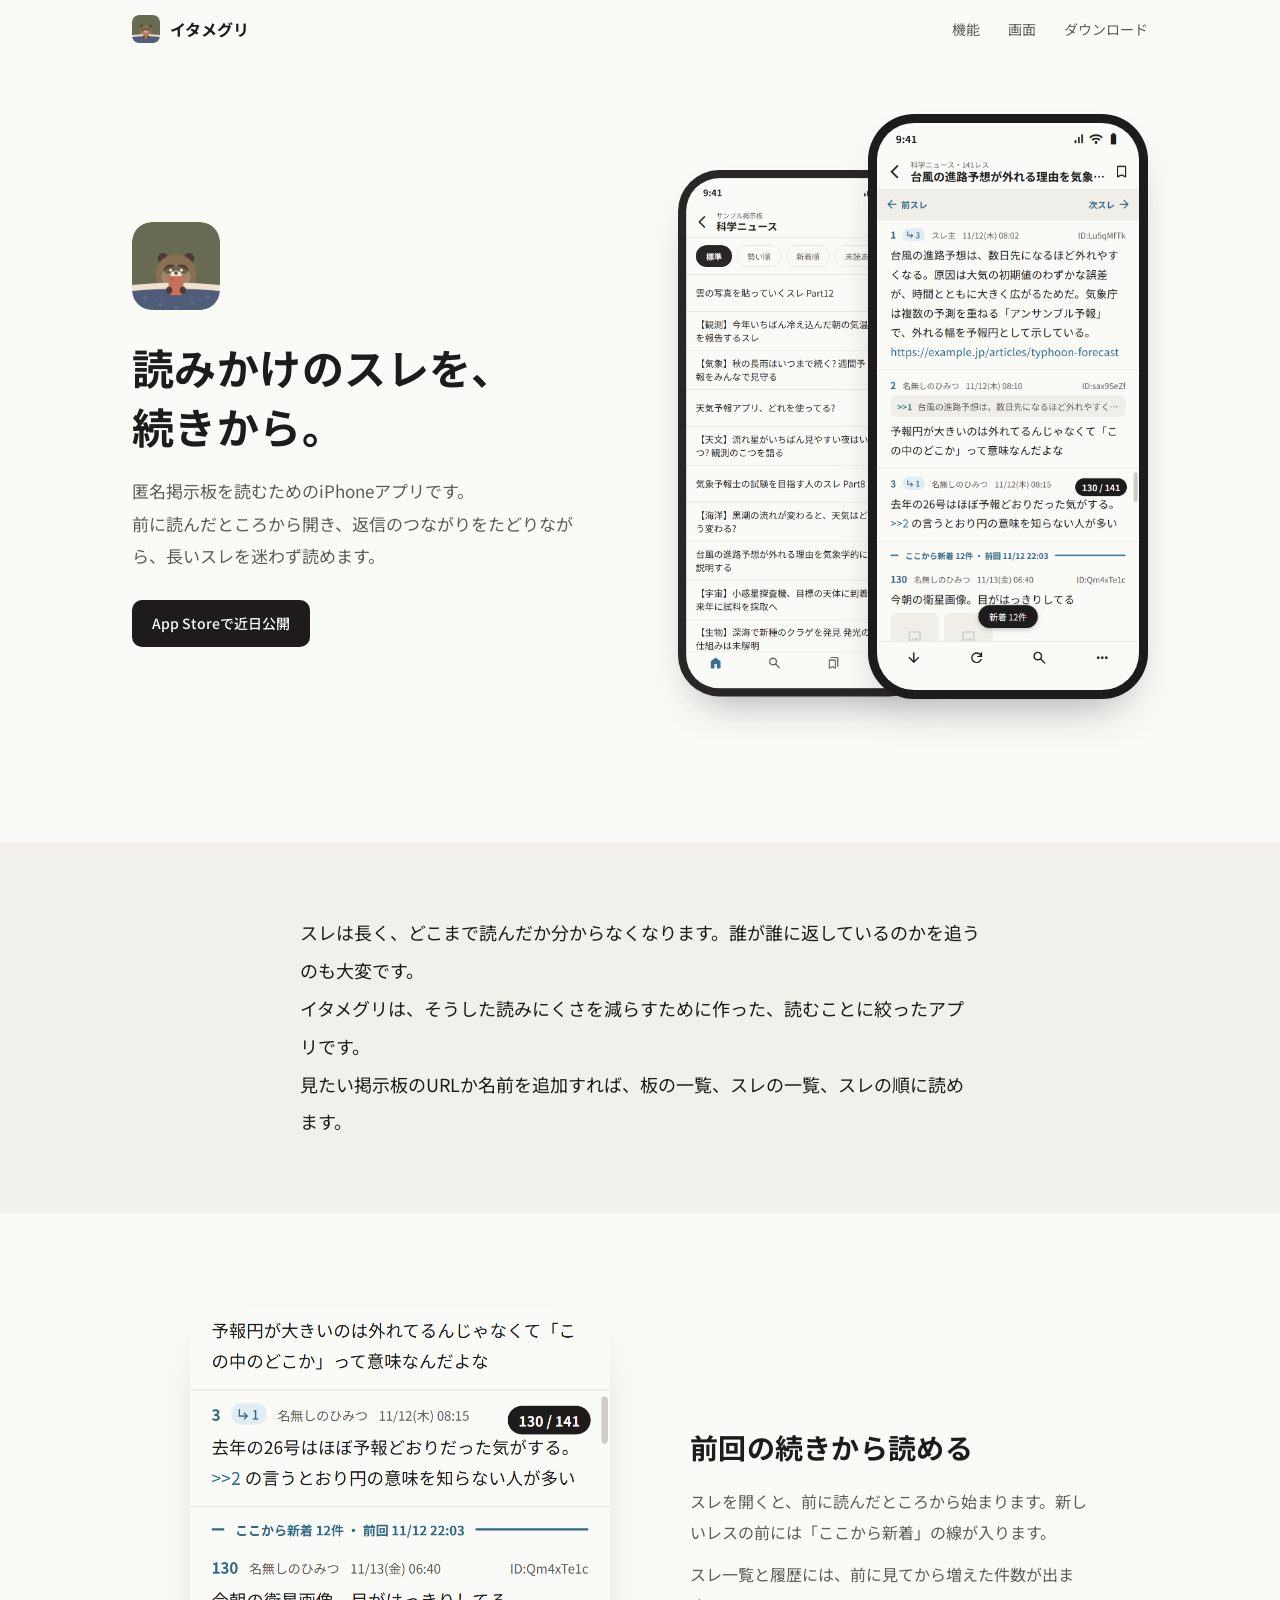
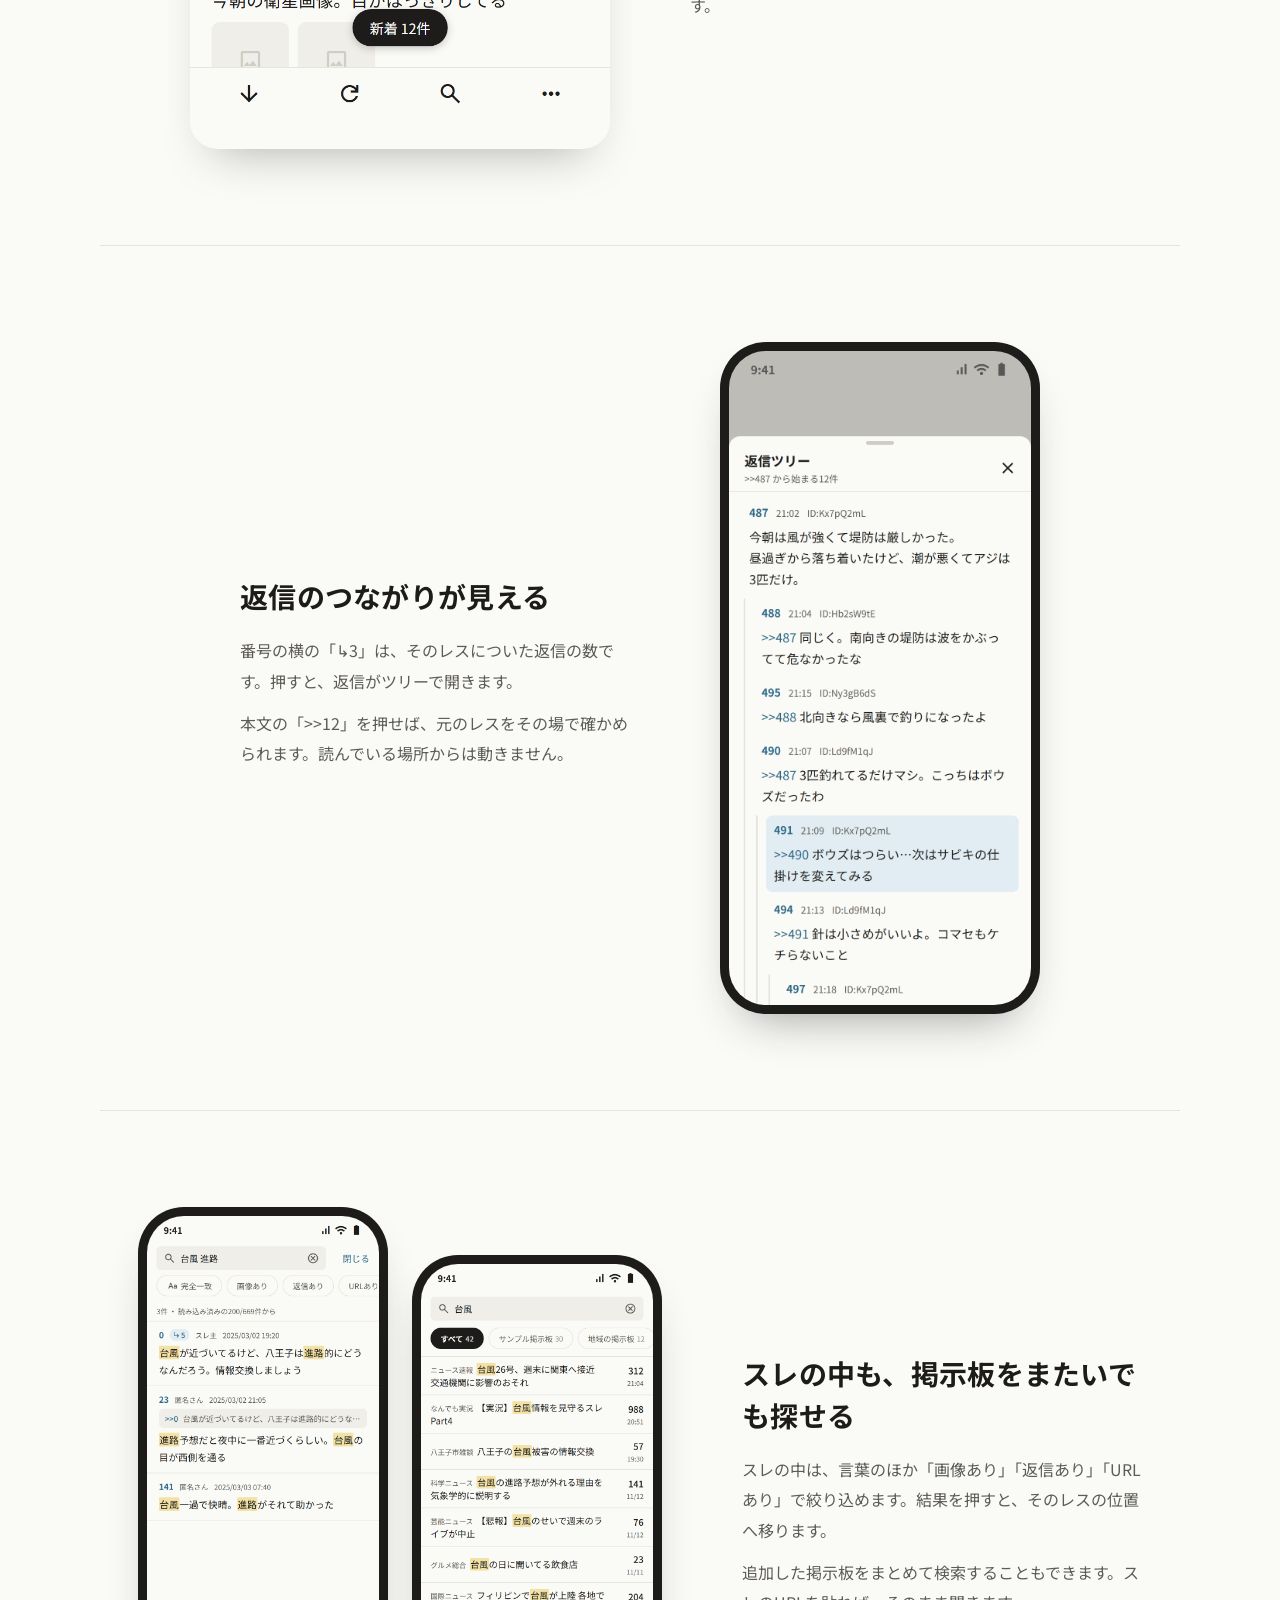
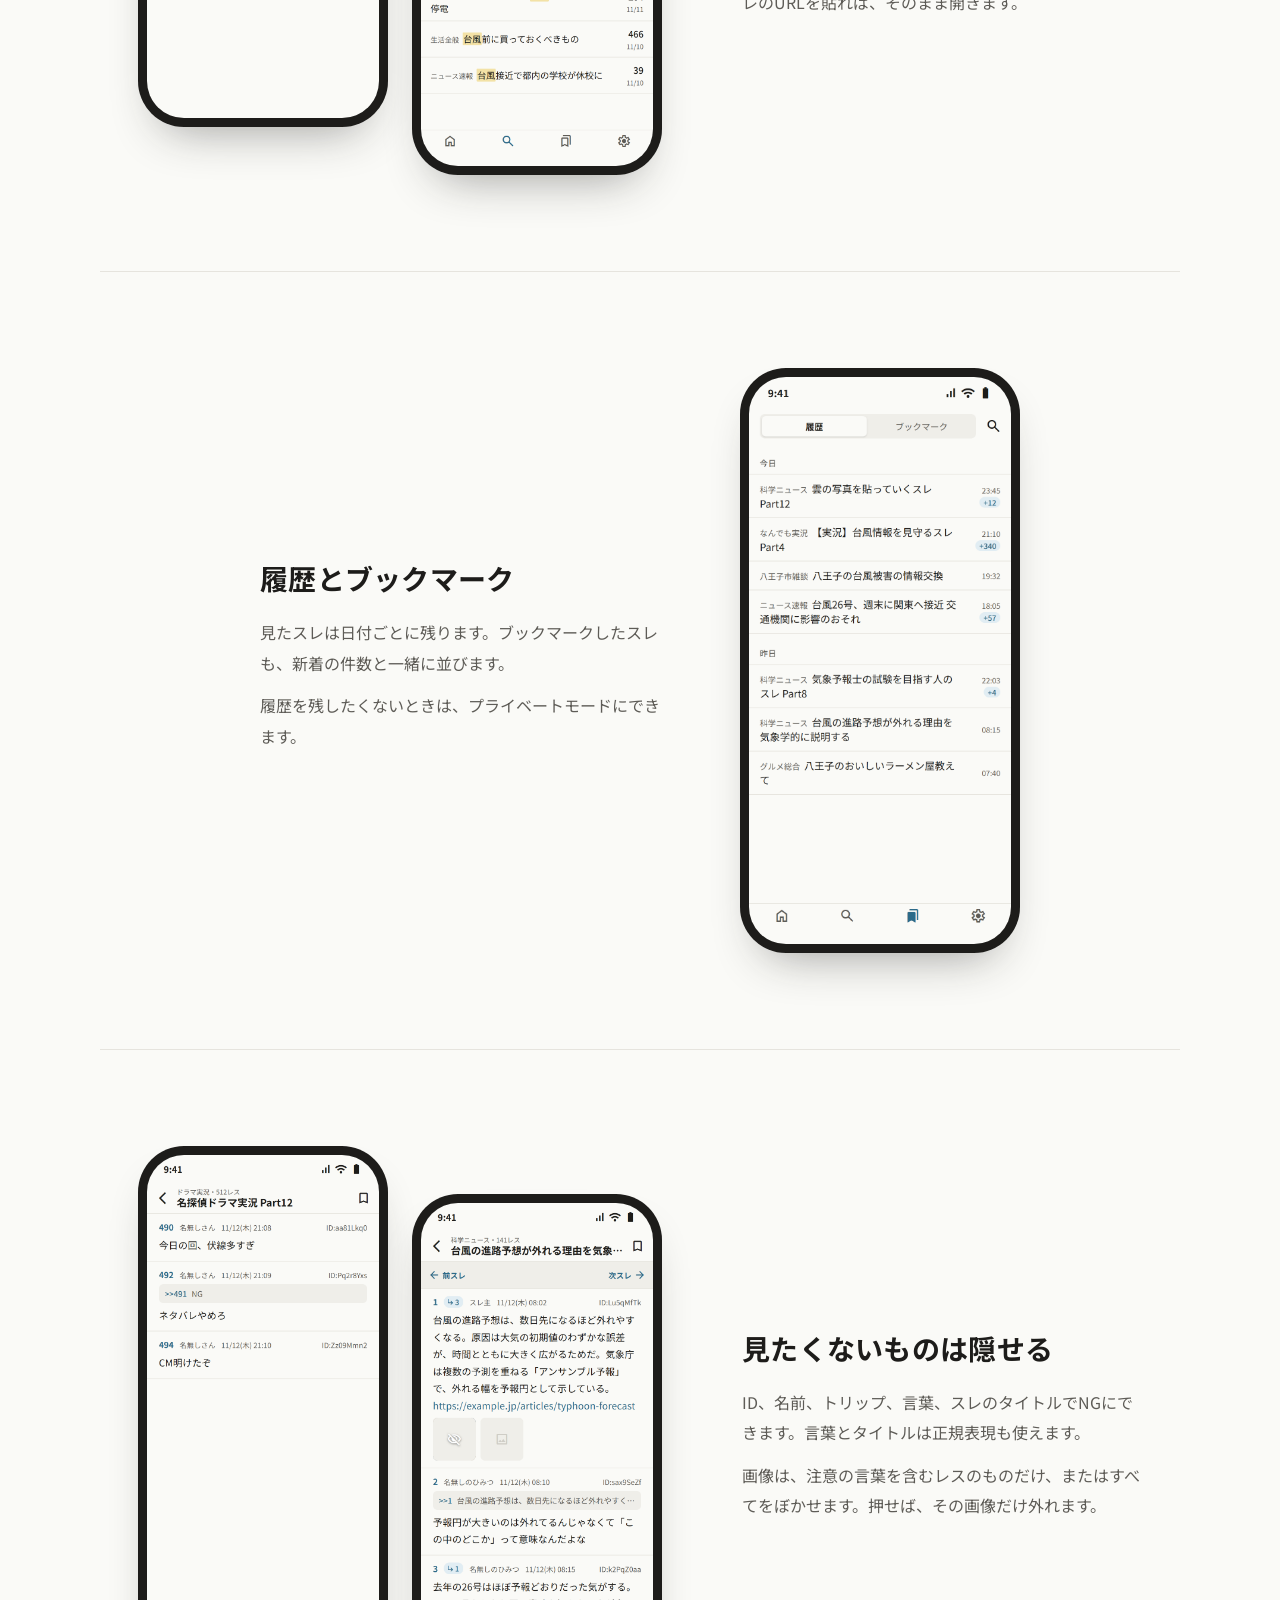
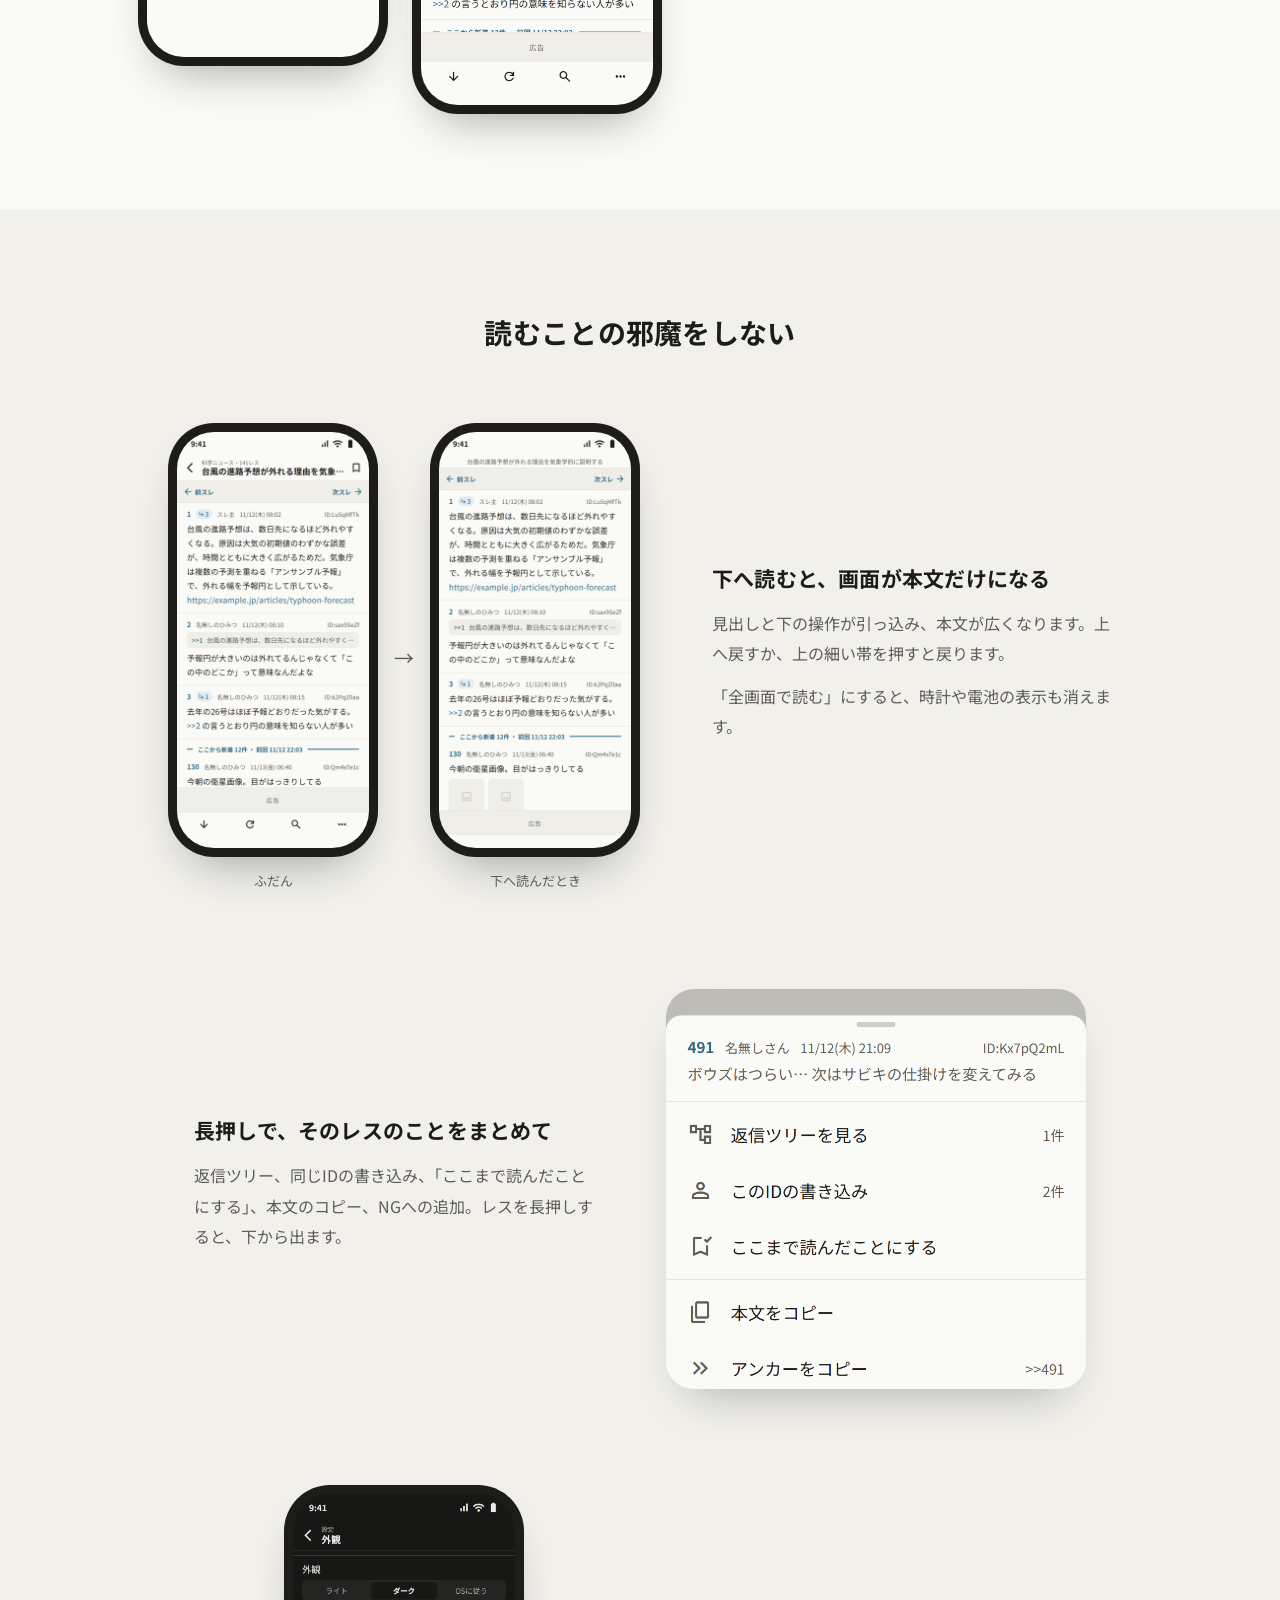
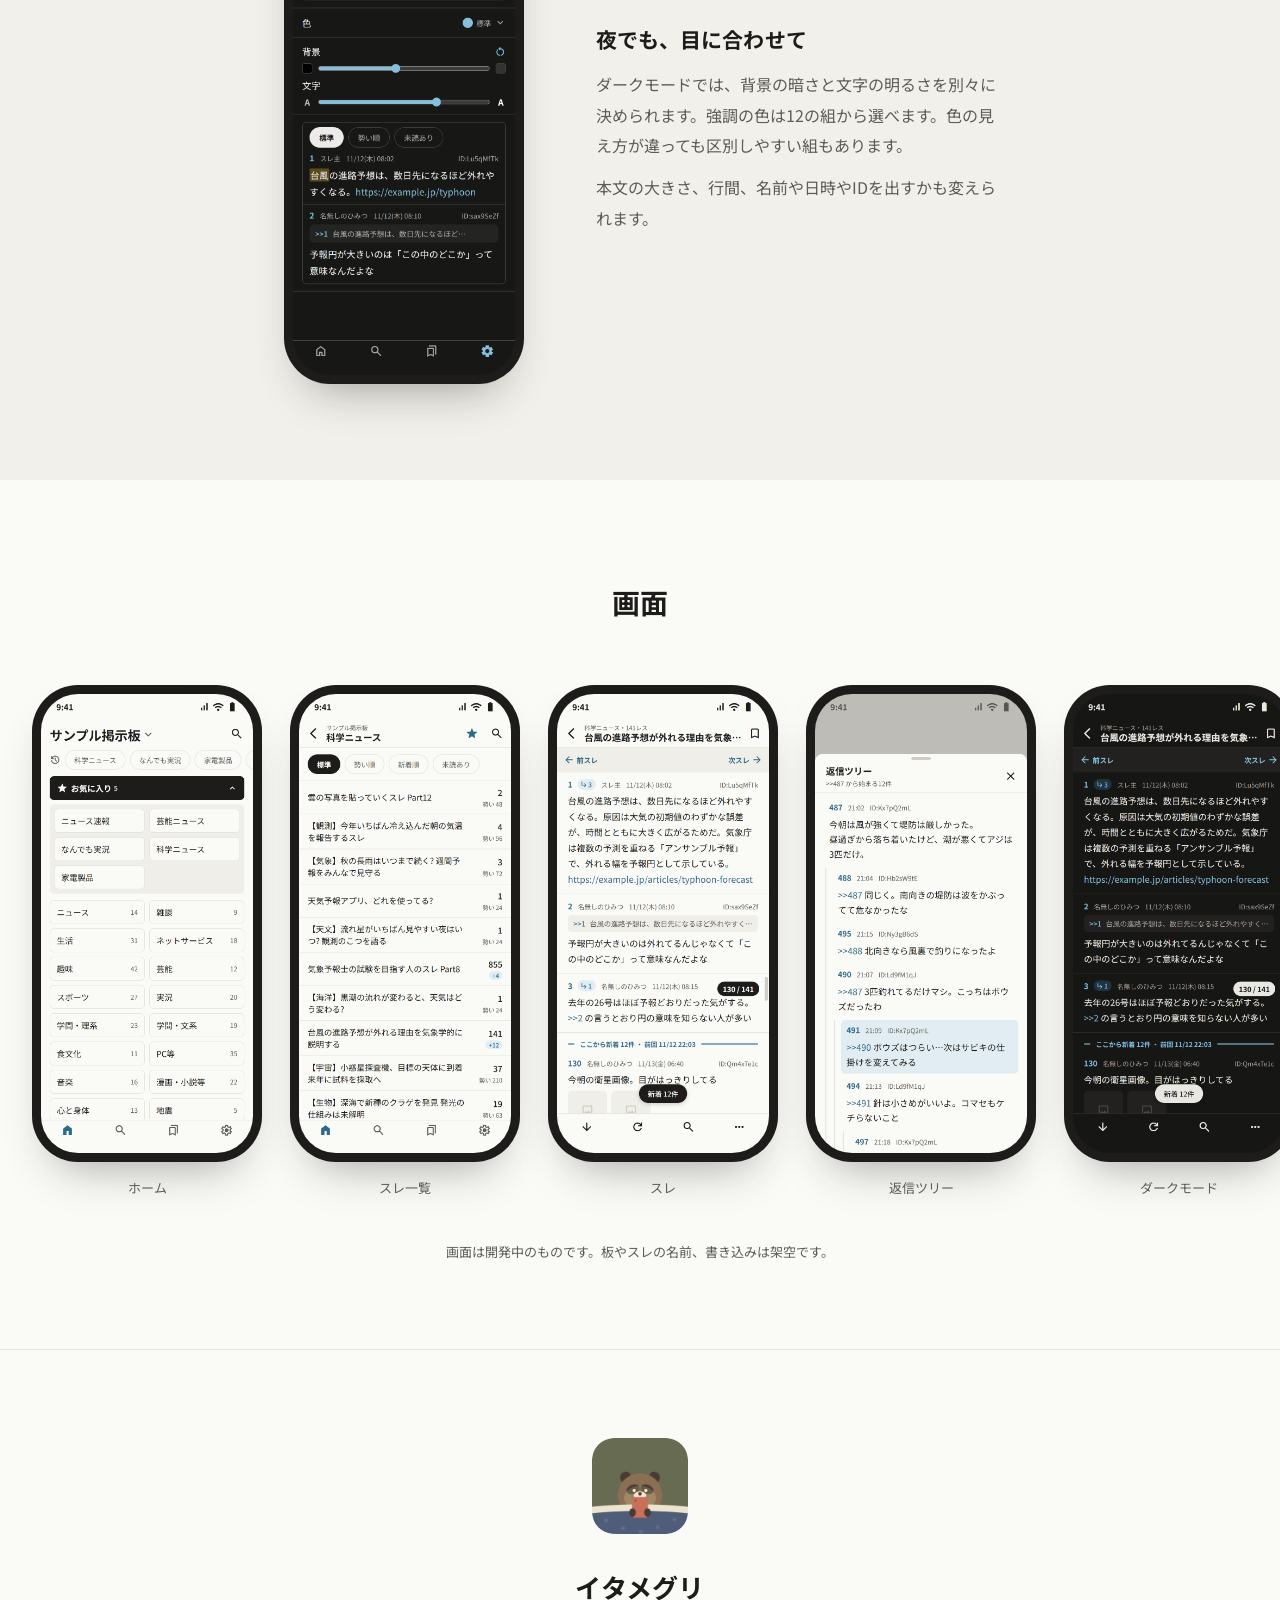
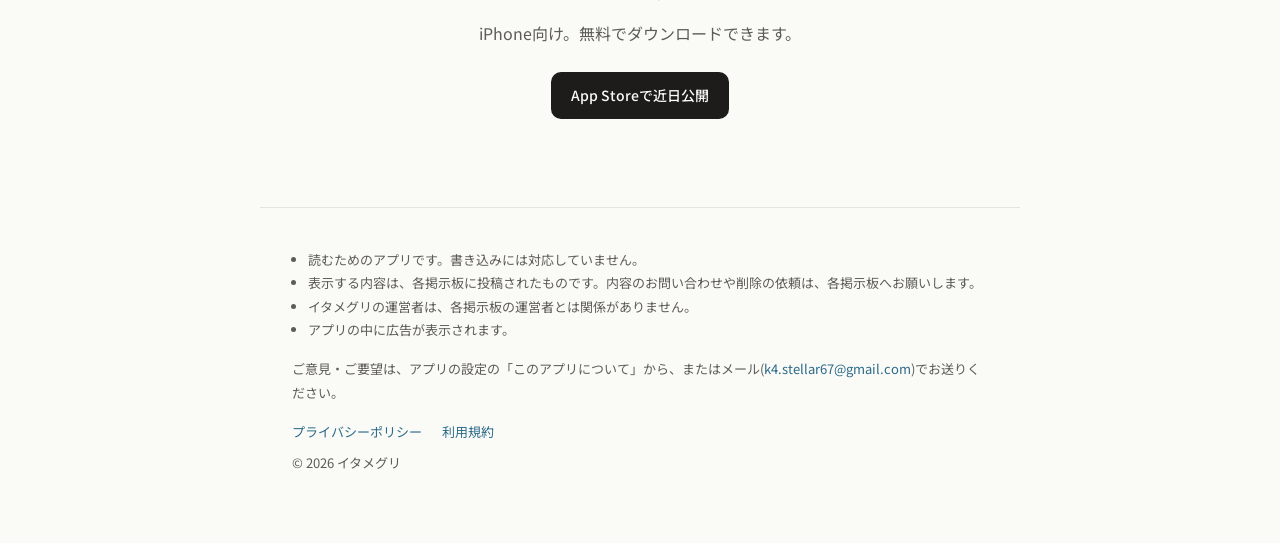
==== commit 0e0530e2: "紹介ページを作り直す(説明を短くし、画面の画像を主役にする)" ====
--- a/index.html
+++ b/index.html
@@ -2,98 +2,182 @@
 <html lang="ja">
 <head>
 <meta charset="utf-8">
-<meta name="viewport" content="width=device-width, initial-scale=1, viewport-fit=cover">
-<title>イタメグリ</title>
-<meta name="description" content="スレッド形式の匿名掲示板を読むための、iPhone向けの専用ブラウザ。掲示板のURLを追加すると、板の一覧、スレの一覧、スレを読みやすい画面で読めます。">
+<meta name="viewport" content="width=device-width, initial-scale=1">
+<title>イタメグリ - 掲示板ブラウザ</title>
+<meta name="description" content="匿名掲示板を読むためのiPhoneアプリ。前回の続きから、返信のつながりをたどりながら、長いスレを迷わず読めます。">
 <link rel="stylesheet" href="https://fonts.googleapis.com/css2?family=Noto+Sans+JP:wght@400;500;700&display=swap">
-<link rel="stylesheet" href="style.css">
+<link rel="stylesheet" href="lp.css">
 <link rel="icon" href="icon.png">
 <link rel="apple-touch-icon" href="icon.png">
 </head>
 <body>
-<div class="wrap">
-<header>
-  <img class="icon" src="icon.png" alt="" width="64" height="64">
-  <div>
-    <h1>イタメグリ</h1>
-    <p class="tagline">掲示板ブラウザ</p>
-  </div>
+
+<!-- 画面の画像は、画面のモックから書き出したもの(scripts/render-site-shots.ts)。板とスレの名前は架空 -->
+
+<header class="top">
+  <a class="brand" href="./"><img src="icon.png" alt="" width="28" height="28">イタメグリ</a>
+  <nav><a href="#features">機能</a><a href="#gallery">画面</a><a href="#download">ダウンロード</a></nav>
 </header>
 
-<span class="badge">iPhone向け・公開準備中</span>
-<p class="lead">スレッド形式の匿名掲示板を読むための、専用ブラウザです。</p>
-<p>見たい掲示板のURLをアプリに追加すると、その掲示板の板の一覧、スレの一覧、スレ(レスの並び)を、文字の読みやすい画面で読めます。アンカーをたどる、返信のつながりを見る、前回の続きから読む、といった掲示板ならではの読み方に合わせて作っています。</p>
+<section class="hero">
+  <div class="hero-text">
+    <img class="hero-icon" src="icon.png" alt="" width="88" height="88">
+    <h1>読みかけのスレを、<br>続きから。</h1>
+    <p>匿名掲示板を読むためのiPhoneアプリです。<br>前に読んだところから開き、返信のつながりをたどりながら、長いスレを迷わず読めます。</p>
+    <span class="store">App Storeで近日公開</span>
+  </div>
+  <div class="hero-shots">
+    <figure class="device back"><img src="shots/thread-list.png" alt="スレ一覧の画面" width="390" height="844"></figure>
+    <figure class="device front"><img src="shots/thread.png" alt="スレの画面。新しいレスの前に「ここから新着」の線が入っている" width="390" height="844"></figure>
+  </div>
+</section>
 
-<!-- 画面の見本。画面のモックを画像にしたもの(scripts/render-site-shots.ts)。板とスレの名前は架空 -->
-<div class="shots" aria-label="画面の見本">
-  <figure class="shot">
-    <img src="shots/home.png" alt="ホーム:カテゴリから板を選ぶ" width="390" height="844" loading="lazy">
-    <figcaption>ホーム:カテゴリから板を選ぶ</figcaption>
-  </figure>
-  <figure class="shot">
-    <img src="shots/thread-list.png" alt="スレ一覧:勢いと新着の件数が分かる" width="390" height="844" loading="lazy">
-    <figcaption>スレ一覧:勢いと新着の件数が分かる</figcaption>
-  </figure>
-  <figure class="shot">
-    <img src="shots/thread.png" alt="スレ:前回の続きから、新着との境目が分かる" width="390" height="844" loading="lazy">
-    <figcaption>スレ:前回の続きから、新着との境目が分かる</figcaption>
-  </figure>
-  <figure class="shot">
-    <img src="shots/tree.png" alt="返信ツリー:返信のつながりをたどる" width="390" height="844" loading="lazy">
-    <figcaption>返信ツリー:返信のつながりをたどる</figcaption>
-  </figure>
-  <figure class="shot">
-    <img src="shots/thread-search.png" alt="スレ内検索:言葉や条件で絞り込む" width="390" height="844" loading="lazy">
-    <figcaption>スレ内検索:言葉や条件で絞り込む</figcaption>
-  </figure>
-  <figure class="shot">
-    <img src="shots/search.png" alt="横断検索:追加した掲示板をまとめて探す" width="390" height="844" loading="lazy">
-    <figcaption>横断検索:追加した掲示板をまとめて探す</figcaption>
-  </figure>
-  <figure class="shot">
-    <img src="shots/thread-dark.png" alt="ダークモード" width="390" height="844" loading="lazy">
-    <figcaption>ダークモード</figcaption>
-  </figure>
+<section class="concept reveal">
+  <p>スレは長く、どこまで読んだか分からなくなります。誰が誰に返しているのかを追うのも大変です。<br>イタメグリは、そうした読みにくさを減らすために作った、読むことに絞ったアプリです。<br>見たい掲示板のURLか名前を追加すれば、板の一覧、スレの一覧、スレの順に読めます。</p>
+</section>
+
+<div id="features">
+
+<section class="feature reveal">
+  <div class="zoom boundary"><img src="shots/thread.png" alt="スレの画面の一部。「ここから新着 12件」の線と、新着へ移るボタン" width="390" height="844" loading="lazy"></div>
+  <div class="copy">
+    <h2>前回の続きから読める</h2>
+    <p>スレを開くと、前に読んだところから始まります。新しいレスの前には「ここから新着」の線が入ります。</p>
+    <p>スレ一覧と履歴には、前に見てから増えた件数が出ます。</p>
+  </div>
+</section>
+
+<section class="feature flip reveal">
+  <figure class="device large"><img src="shots/tree.png" alt="返信ツリーの画面" width="390" height="844" loading="lazy"></figure>
+  <div class="copy">
+    <h2>返信のつながりが見える</h2>
+    <p>番号の横の「↳3」は、そのレスについた返信の数です。押すと、返信がツリーで開きます。</p>
+    <p>本文の「&gt;&gt;12」を押せば、元のレスをその場で確かめられます。読んでいる場所からは動きません。</p>
+  </div>
+</section>
+
+<section class="feature reveal">
+  <div class="pair">
+    <figure class="device"><img src="shots/thread-search.png" alt="スレ内検索の画面" width="390" height="844" loading="lazy"></figure>
+    <figure class="device"><img src="shots/search.png" alt="横断検索の画面" width="390" height="844" loading="lazy"></figure>
+  </div>
+  <div class="copy">
+    <h2>スレの中も、掲示板をまたいでも探せる</h2>
+    <p>スレの中は、言葉のほか「画像あり」「返信あり」「URLあり」で絞り込めます。結果を押すと、そのレスの位置へ移ります。</p>
+    <p>追加した掲示板をまとめて検索することもできます。スレのURLを貼れば、そのまま開きます。</p>
+  </div>
+</section>
+
+<section class="feature flip reveal">
+  <figure class="device"><img src="shots/library.png" alt="ライブラリの画面。見たスレが日付ごとに並ぶ" width="390" height="844" loading="lazy"></figure>
+  <div class="copy">
+    <h2>履歴とブックマーク</h2>
+    <p>見たスレは日付ごとに残ります。ブックマークしたスレも、新着の件数と一緒に並びます。</p>
+    <p>履歴を残したくないときは、プライベートモードにできます。</p>
+  </div>
+</section>
+
+<section class="feature reveal">
+  <div class="pair">
+    <figure class="device"><img src="shots/ng.png" alt="NGにしたレスが1行に縮んだスレ" width="390" height="844" loading="lazy"></figure>
+    <figure class="device"><img src="shots/mosaic.png" alt="画像にモザイクがかかったスレ" width="390" height="844" loading="lazy"></figure>
+  </div>
+  <div class="copy">
+    <h2>見たくないものは隠せる</h2>
+    <p>ID、名前、トリップ、言葉、スレのタイトルでNGにできます。言葉とタイトルは正規表現も使えます。</p>
+    <p>画像は、注意の言葉を含むレスのものだけ、またはすべてをぼかせます。押せば、その画像だけ外れます。</p>
+  </div>
+</section>
+
 </div>
-<p class="muted" style="font-size:13px">画面は見本です。板やスレの名前は架空のものです。</p>
 
-<h2>使い方</h2>
-<ol class="steps">
-  <li><b>掲示板のURLを追加する。</b>掲示板のトップ、板、スレのどのURLからでも追加できます。</li>
-  <li><b>板とスレを選ぶ。</b>ホームでカテゴリから板を選ぶと、スレの一覧が開きます。</li>
-  <li><b>読む。</b>スレを開くと、前回読んだところから続きを読めます。</li>
-</ol>
+<section class="ease">
+  <h2 class="reveal">読むことの邪魔をしない</h2>
 
-<h2>できること</h2>
-<ul class="features">
-  <li><b>レスを読みやすく</b><span>アンカー(&gt;&gt;番号)を押すと元のレスを表示。返信のつながりをツリーで表示。同じIDの書き込みをまとめて表示。画像はサムネイルで並べ、押すと拡大。</span></li>
-  <li><b>前回の続きから</b><span>どこまで読んだかを覚えていて、新しいレスとの境目に「ここから新着」を表示。スレ一覧とライブラリで新着の件数が分かります。</span></li>
-  <li><b>探す</b><span>追加した掲示板を、ひとつの検索でまとめて検索。スレの中は、言葉、画像あり、返信あり、URLありで絞り込めます。</span></li>
-  <li><b>履歴とブックマーク</b><span>見たスレを日付ごとに並べ、ブックマークしたスレの新着が分かります。</span></li>
-  <li><b>見え方を選べる</b><span>ダークモード、文字の大きさ(3段階)、本文の大きさ、行間、名前やIDの表示。</span></li>
-  <li><b>データは端末の中だけ</b><span>履歴や設定は端末に保存し、運営者のサーバーには送りません。プライベートモードでは履歴も残しません。</span></li>
-</ul>
+  <div class="ease-row reveal">
+    <div class="before-after">
+      <figure><div class="device small"><img src="shots/bars-shown.png" alt="見出しと下部の操作が出ている画面" width="390" height="844" loading="lazy"></div><figcaption>ふだん</figcaption></figure>
+      <span class="arrow" aria-hidden="true">→</span>
+      <figure><div class="device small"><img src="shots/bars-hidden.png" alt="見出しと下部の操作が隠れた画面" width="390" height="844" loading="lazy"></div><figcaption>下へ読んだとき</figcaption></figure>
+    </div>
+    <div class="copy">
+      <h3>下へ読むと、画面が本文だけになる</h3>
+      <p>見出しと下の操作が引っ込み、本文が広くなります。上へ戻すか、上の細い帯を押すと戻ります。</p>
+      <p>「全画面で読む」にすると、時計や電池の表示も消えます。</p>
+    </div>
+  </div>
 
-<h2>料金と対応機種</h2>
-<dl class="facts">
-  <dt>料金</dt><dd>無料</dd>
-  <dt>対応機種</dt><dd>iPhone(App Storeで公開の準備中)</dd>
-</dl>
+  <div class="ease-row flip reveal">
+    <div class="zoom menu">
+      <img src="shots/longpress.png" alt="レスを長押ししたときのメニュー" width="390" height="844" loading="lazy">
+    </div>
+    <div class="copy">
+      <h3>長押しで、そのレスのことをまとめて</h3>
+      <p>返信ツリー、同じIDの書き込み、「ここまで読んだことにする」、本文のコピー、NGへの追加。レスを長押しすると、下から出ます。</p>
+    </div>
+  </div>
 
-<h2>ご注意</h2>
-<ul class="notes">
-  <li>イタメグリは、掲示板を読むためのアプリです。書き込みには対応していません。</li>
-  <li>表示する内容は、各掲示板に投稿されたものです。内容についてのお問い合わせや削除の依頼は、各掲示板へお願いします。</li>
-  <li>イタメグリの運営者は、掲示板の運営者とは関係がありません。</li>
-</ul>
+  <div class="ease-row reveal">
+    <div class="device small dark"><img src="shots/appearance-dark.png" alt="外観の設定。ダークの背景と文字の明るさのスライダー" width="390" height="844" loading="lazy"></div>
+    <div class="copy">
+      <h3>夜でも、目に合わせて</h3>
+      <p>ダークモードでは、背景の暗さと文字の明るさを別々に決められます。強調の色は12の組から選べます。色の見え方が違っても区別しやすい組もあります。</p>
+      <p>本文の大きさ、行間、名前や日時やIDを出すかも変えられます。</p>
+    </div>
+  </div>
+</section>
 
-<h2>ご意見・ご要望</h2>
-<div class="contact">
-  <p>不具合の報告や、ほしい機能のご要望は、アプリの設定の「このアプリについて」→「ご意見・ご要望」から送れます。メールの場合は次のアドレスへお送りください。</p>
-  <a href="mailto:k4.stellar67@gmail.com?subject=%E3%82%A4%E3%82%BF%E3%83%A1%E3%82%B0%E3%83%AA%20%E3%81%94%E6%84%8F%E8%A6%8B%E3%83%BB%E3%81%94%E8%A6%81%E6%9C%9B">k4.stellar67@gmail.com</a>
-</div>
-<nav class="links"><a href="./">イタメグリについて</a><a href="privacy.html">プライバシーポリシー</a><a href="terms.html">利用規約</a></nav>
-<footer>© 2026 イタメグリ</footer>
-</div>
+<section class="gallery" id="gallery">
+  <h2 class="reveal">画面</h2>
+  <div class="strip">
+    <figure><div class="device"><img src="shots/home.png" alt="" width="390" height="844" loading="lazy"></div><figcaption>ホーム</figcaption></figure>
+    <figure><div class="device"><img src="shots/thread-list.png" alt="" width="390" height="844" loading="lazy"></div><figcaption>スレ一覧</figcaption></figure>
+    <figure><div class="device"><img src="shots/thread.png" alt="" width="390" height="844" loading="lazy"></div><figcaption>スレ</figcaption></figure>
+    <figure><div class="device"><img src="shots/tree.png" alt="" width="390" height="844" loading="lazy"></div><figcaption>返信ツリー</figcaption></figure>
+    <figure><div class="device"><img src="shots/thread-dark.png" alt="" width="390" height="844" loading="lazy"></div><figcaption>ダークモード</figcaption></figure>
+    <figure><div class="device"><img src="shots/fullscreen.png" alt="" width="390" height="844" loading="lazy"></div><figcaption>全画面で読む</figcaption></figure>
+    <figure><div class="device"><img src="shots/search.png" alt="" width="390" height="844" loading="lazy"></div><figcaption>横断検索</figcaption></figure>
+    <figure><div class="device"><img src="shots/archive.png" alt="" width="390" height="844" loading="lazy"></div><figcaption>過去ログ</figcaption></figure>
+    <figure><div class="device"><img src="shots/library.png" alt="" width="390" height="844" loading="lazy"></div><figcaption>ライブラリ</figcaption></figure>
+    <figure><div class="device"><img src="shots/settings.png" alt="" width="390" height="844" loading="lazy"></div><figcaption>設定</figcaption></figure>
+  </div>
+  <p class="note">画面は開発中のものです。板やスレの名前、書き込みは架空です。</p>
+</section>
+
+<section class="download" id="download">
+  <img src="icon.png" alt="" width="96" height="96">
+  <h2>イタメグリ</h2>
+  <p>iPhone向け。無料でダウンロードできます。</p>
+  <span class="store">App Storeで近日公開</span>
+</section>
+
+<footer class="bottom">
+  <ul class="notes">
+    <li>読むためのアプリです。書き込みには対応していません。</li>
+    <li>表示する内容は、各掲示板に投稿されたものです。内容のお問い合わせや削除の依頼は、各掲示板へお願いします。</li>
+    <li>イタメグリの運営者は、各掲示板の運営者とは関係がありません。</li>
+    <li>アプリの中に広告が表示されます。</li>
+  </ul>
+  <p class="contact">ご意見・ご要望は、アプリの設定の「このアプリについて」から、またはメール(<a href="mailto:k4.stellar67@gmail.com?subject=%E3%82%A4%E3%82%BF%E3%83%A1%E3%82%B0%E3%83%AA%20%E3%81%94%E6%84%8F%E8%A6%8B%E3%83%BB%E3%81%94%E8%A6%81%E6%9C%9B">k4.stellar67@gmail.com</a>)でお送りください。</p>
+  <nav><a href="privacy.html">プライバシーポリシー</a><a href="terms.html">利用規約</a></nav>
+  <p class="copyright">© 2026 イタメグリ</p>
+</footer>
+
+<script>
+  // スクロールして画面に入った部分を、静かに表示する
+  (function () {
+    var items = document.querySelectorAll(".reveal");
+    if (!("IntersectionObserver" in window) || matchMedia("(prefers-reduced-motion: reduce)").matches) {
+      items.forEach(function (el) { el.classList.add("shown"); });
+      return;
+    }
+    var io = new IntersectionObserver(function (entries) {
+      entries.forEach(function (e) {
+        if (e.isIntersecting) { e.target.classList.add("shown"); io.unobserve(e.target); }
+      });
+    }, { rootMargin: "0px 0px -10% 0px" });
+    items.forEach(function (el) { io.observe(el); });
+  })();
+</script>
 </body>
 </html>
--- a/lp.css
+++ b/lp.css
@@ -0,0 +1,126 @@
+/* 紹介ページ(index.html)の見た目。色はアプリと同じ(src/shared/ui/theme/tokens.ts のライト) */
+:root {
+  --bg: #FAFAF7;
+  --band: #F1F0EB;
+  --line: #E6E4DE;
+  --text: #1D1C1A;
+  --muted: #5E5C57;
+  --accent: #2C6A89;
+  --bezel: #1D1C1A;
+  --font: "Noto Sans JP", "Hiragino Sans", "Hiragino Kaku Gothic ProN", system-ui, sans-serif;
+}
+
+* { box-sizing: border-box; }
+html { scroll-behavior: smooth; }
+body { margin: 0; background: var(--bg); color: var(--text); font-family: var(--font); font-size: 16px; line-height: 1.9; -webkit-font-smoothing: antialiased; }
+a { color: var(--accent); text-decoration: none; }
+a:hover { text-decoration: underline; }
+h1, h2, h3 { font-weight: 700; letter-spacing: 0.01em; margin: 0; }
+p { margin: 0 0 12px; }
+figure { margin: 0; }
+
+/* 上の帯 */
+.top { position: sticky; top: 0; z-index: 10; display: flex; align-items: center; justify-content: space-between; max-width: 1080px; margin: 0 auto; padding: 14px 32px; background: var(--bg); }
+.brand { display: flex; align-items: center; gap: 10px; color: var(--text); font-weight: 700; }
+.brand img { border-radius: 7px; }
+.brand:hover { text-decoration: none; }
+.top nav { display: flex; gap: 28px; font-size: 14px; }
+.top nav a { color: var(--muted); }
+
+/* 端末の枠。画像はモックの390×844を2倍で書き出したもの */
+.device { width: 280px; padding: 9px; border-radius: 46px; background: var(--bezel); box-shadow: 0 24px 48px -24px rgba(29, 28, 26, 0.45); flex: none; }
+.device img { display: block; width: 100%; height: auto; aspect-ratio: 390 / 844; border-radius: 37px; background: var(--bg); }
+.device.large { width: 320px; }
+.device.small { width: 240px; }
+
+/* 最初の画面 */
+.hero { display: flex; align-items: center; justify-content: space-between; gap: 48px; max-width: 1080px; margin: 0 auto; padding: 56px 32px 88px; }
+.hero-text { max-width: 460px; }
+.hero-icon { display: block; border-radius: 20px; margin-bottom: 28px; }
+.hero h1 { font-size: 42px; line-height: 1.4; margin-bottom: 20px; }
+.hero p { color: var(--muted); font-size: 17px; margin-bottom: 28px; }
+.hero-shots { position: relative; width: 470px; height: 640px; flex: none; }
+.hero-shots .device { position: absolute; }
+.hero-shots .front { right: 0; top: 0; }
+.hero-shots .back { left: 0; top: 56px; transform: scale(0.9); transform-origin: left top; opacity: 0.95; }
+
+/* App Storeへの導線(公開までは押せない) */
+.store { display: inline-block; padding: 10px 20px; border-radius: 10px; background: var(--text); color: var(--bg); font-size: 14px; font-weight: 500; }
+
+/* 作った理由 */
+.concept { background: var(--band); padding: 72px 32px; }
+.concept p { max-width: 680px; margin: 0 auto; font-size: 18px; line-height: 2.1; }
+
+/* 機能。画像と文を左右交互に置く */
+.feature { display: flex; align-items: center; justify-content: center; gap: 80px; max-width: 1080px; margin: 0 auto; padding: 96px 32px; }
+.feature.flip { flex-direction: row-reverse; }
+.feature + .feature { border-top: 1px solid var(--line); }
+.copy { max-width: 400px; }
+.copy h2 { font-size: 28px; line-height: 1.5; margin-bottom: 18px; }
+.copy h3 { font-size: 21px; line-height: 1.5; margin-bottom: 14px; }
+.copy p { color: var(--muted); }
+.pair { display: flex; gap: 24px; align-items: flex-start; }
+.pair .device { width: 250px; }
+.pair .device:nth-child(2) { margin-top: 48px; }
+
+/* 使いやすさ */
+.ease { background: var(--band); padding: 96px 32px; }
+.ease > h2 { text-align: center; font-size: 28px; margin-bottom: 64px; }
+.ease-row { display: flex; align-items: center; justify-content: center; gap: 72px; max-width: 1000px; margin: 0 auto; }
+.ease-row + .ease-row { margin-top: 96px; }
+.ease-row.flip { flex-direction: row-reverse; }
+.before-after { display: flex; align-items: center; gap: 16px; }
+.before-after figcaption { text-align: center; color: var(--muted); font-size: 13px; margin-top: 12px; }
+.before-after .device { width: 210px; }
+.arrow { color: var(--muted); font-size: 20px; }
+
+/* 長押しのメニューは、画面の下半分を大きく切り出して見せる */
+.zoom { width: 420px; height: 420px; border-radius: 28px; overflow: hidden; background: var(--bg); box-shadow: 0 24px 48px -24px rgba(29, 28, 26, 0.35); flex: none; }
+.zoom img { display: block; width: 100%; height: auto; transform: translateY(var(--y)); }
+.zoom.menu { --y: -45.5%; height: 400px; }
+.zoom.boundary { --y: -52%; height: 440px; }
+
+/* 画面の一覧。横に流す */
+.gallery { padding: 96px 0 72px; }
+.gallery > h2 { text-align: center; font-size: 28px; margin-bottom: 48px; }
+.strip { display: flex; gap: 28px; overflow-x: auto; padding: 8px 32px 24px; scroll-snap-type: x mandatory; scrollbar-width: thin; }
+.strip figure { flex: none; scroll-snap-align: center; }
+.strip figure:first-child { margin-left: auto; }
+.strip figure:last-child { margin-right: auto; }
+.strip .device { width: 230px; transition: transform 0.25s ease; }
+.strip figure:hover .device { transform: translateY(-6px); }
+.strip figcaption { text-align: center; color: var(--muted); font-size: 13px; margin-top: 14px; }
+.note { text-align: center; color: var(--muted); font-size: 13px; margin-top: 16px; }
+
+/* 最後 */
+.download { text-align: center; padding: 88px 32px; border-top: 1px solid var(--line); }
+.download img { border-radius: 22px; }
+.download h2 { font-size: 26px; margin: 20px 0 6px; }
+.download p { color: var(--muted); margin-bottom: 24px; }
+
+.bottom { max-width: 760px; margin: 0 auto; padding: 40px 32px 56px; border-top: 1px solid var(--line); color: var(--muted); font-size: 13px; line-height: 1.8; }
+.notes { margin: 0 0 16px; padding-left: 1.2em; }
+.contact { margin-bottom: 16px; }
+.bottom nav { display: flex; gap: 20px; margin-bottom: 8px; }
+
+/* スクロールで入ったときに静かに出す(index.htmlのスクリプト) */
+.reveal { opacity: 0; transform: translateY(16px); transition: opacity 0.7s ease, transform 0.7s ease; }
+.reveal.shown { opacity: 1; transform: none; }
+@media (prefers-reduced-motion: reduce) {
+  html { scroll-behavior: auto; }
+  .reveal { opacity: 1; transform: none; transition: none; }
+}
+
+/* 幅の狭い画面では縦に積む(崩れない程度) */
+@media (max-width: 860px) {
+  .top { padding: 12px 20px; }
+  .top nav { display: none; }
+  .hero, .feature, .feature.flip, .ease-row, .ease-row.flip { flex-direction: column; gap: 40px; padding-left: 20px; padding-right: 20px; }
+  .hero h1 { font-size: 32px; }
+  .hero-shots { width: 100%; max-width: 360px; height: 560px; }
+  .hero-shots .device { width: 240px; }
+  .pair .device { width: 46%; }
+  .pair { width: 100%; justify-content: center; }
+  .before-after .device { width: 140px; }
+  .zoom { width: 100%; max-width: 360px; height: 360px; }
+}
